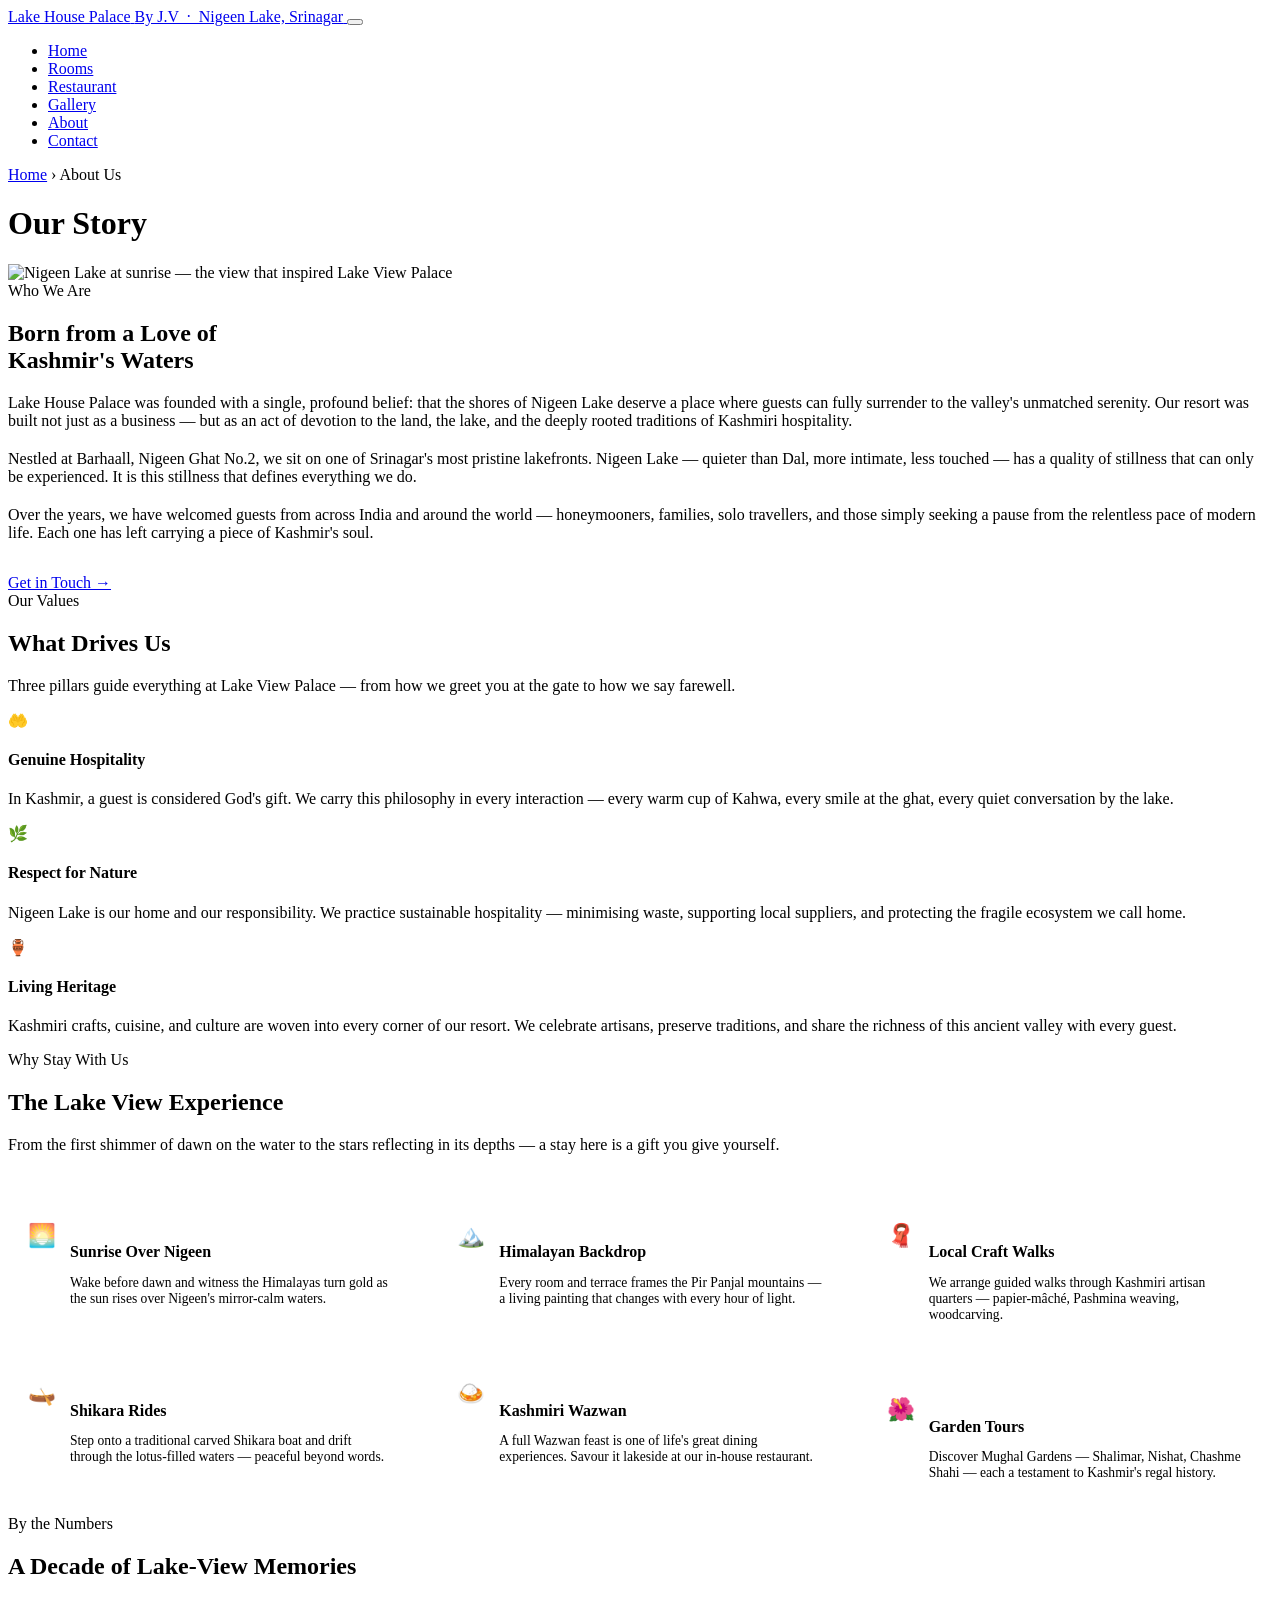
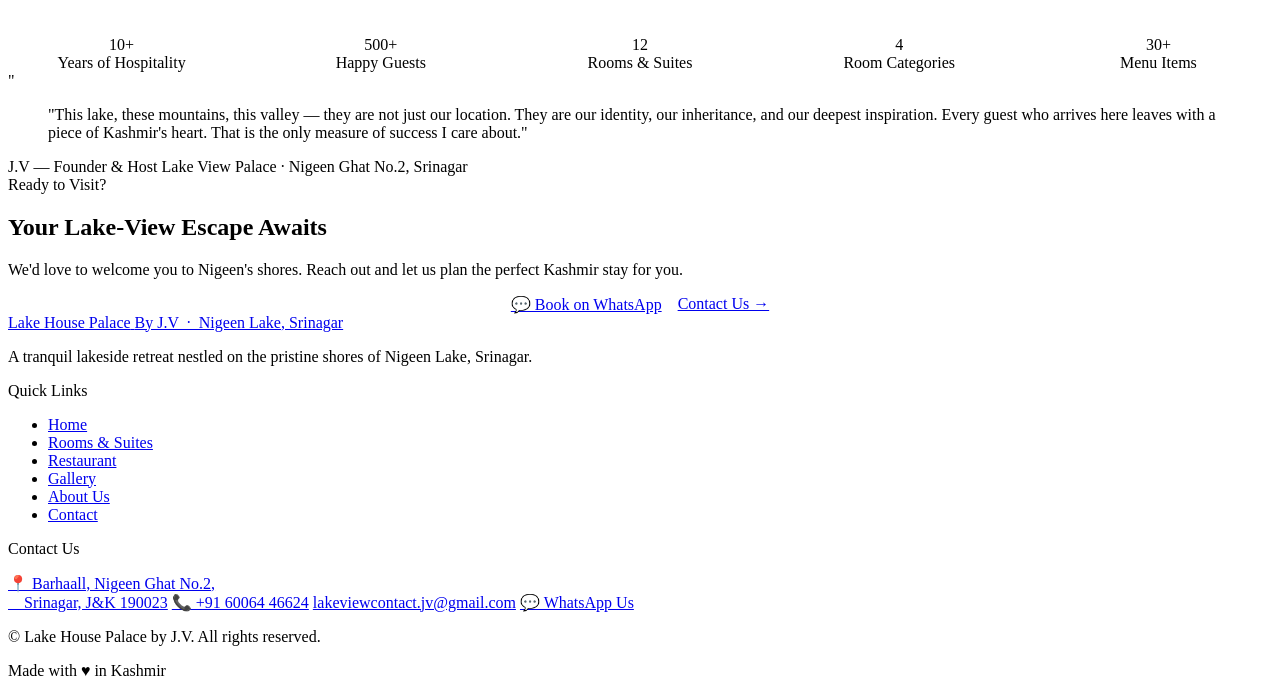
==== about.html @ 2735e9d0 "Add files via upload" ====
<!DOCTYPE html>
<html lang="en">
<head>
  <meta charset="UTF-8" />
  <meta name="viewport" content="width=device-width, initial-scale=1.0" />
  <title>About Us — Lake House Palace by J.V, Srinagar</title>
  <meta name="description" content="Learn the story of Lake View Resort by J.V — a family-run lakeside sanctuary on the shores of Nigeen Lake, Srinagar, built on love for Kashmir." />
  <meta name="keywords" content="About Lake View Resort, Kashmir hotel story, family resort Srinagar, Nigeen Lake retreat history, J.V resort Kashmir" />
  <link rel="canonical" href="about.html" />
  <link rel="stylesheet" href="css/style.css" />
  
   <!-- Open Graph / Facebook / WhatsApp -->
  <meta property="og:type" content="website" />
  <meta property="og:url" content="https://lakehousepalace.in/" />
  <meta property="og:title" content="Lake House Palace by J.V — Luxury Hotel on Nigeen Lake, Srinagar" />
  <meta property="og:description" content="Experience peace by the lake. Premium accommodation on Nigeen Lake, Srinagar with stunning mountain views." />
  <meta property="og:image" content="https://lakehousepalace.in/images/og-img.jpg" />
  
  <!-- Twitter -->
  <meta property="twitter:card" content="summary_large_image">
  <meta property="twitter:url" content="https://lakehousepalace.in/">
  <meta property="twitter:title" content="Lake House Palace by J.V">
  <meta property="twitter:description" content="Experience peace by the lake. Premium accommodation on Nigeen Lake, Srinagar.">
  <meta property="twitter:image" content="https://lakehousepalace.in/images/og-img.jpg">

  <link rel="icon" type="image/png" sizes="32x32" href="/favicon.png">
  <link rel="icon" type="image/png" sizes="16x16" href="/favicon.png">
  <link rel="apple-touch-icon" href="/favicon.png">
  <link rel="shortcut icon" href="/favicon.png">

</head>
<body>

<!-- ═══ NAVBAR ═══════════════════════════════════ -->
<nav class="navbar scrolled" aria-label="Main navigation">
  <div class="container">
    <a href="index.html" class="nav-logo">
      <span class="logo-main">Lake House Palace</span>
      <span class="logo-sub">By J.V &nbsp;·&nbsp; Nigeen Lake, Srinagar</span>
    </a>
    <button class="hamburger" aria-label="Toggle menu" aria-expanded="false">
      <span></span><span></span><span></span>
    </button>
    <ul class="nav-links" role="list">
      <li><a href="index.html">Home</a></li>
      <li><a href="rooms.html">Rooms</a></li>
      <li><a href="menu.html">Restaurant</a></li>
      <li><a href="gallery.html">Gallery</a></li>
      <li><a href="about.html" class="active">About</a></li>
      <li><a href="contact.html">Contact</a></li>
    </ul>
  </div>
</nav>

<!-- ═══ PAGE HERO ═════════════════════════════════ -->
<header class="page-hero" aria-label="About us header">
  <div class="container">
    <nav class="breadcrumb" aria-label="Breadcrumb">
      <a href="index.html">Home</a>
      <span aria-hidden="true">›</span>
      <span aria-current="page">About Us</span>
    </nav>
    <h1>Our Story</h1>
  </div>
</header>

<!-- ═══ ABOUT INTRO ════════════════════════════════ -->
<section class="about-intro section" aria-labelledby="about-heading">
  <div class="container">
    <div class="about-grid">

      <div class="about-image reveal">
        <img src="images/hero.jpg" alt="Nigeen Lake at sunrise — the view that inspired Lake View Palace" loading="lazy" />
      </div>

      <div>
        <span class="section-label reveal">Who We Are</span>
        <h2 class="section-title reveal" id="about-heading">Born from a Love of<br>Kashmir's Waters</h2>
        <p class="reveal" style="margin-bottom:20px;">
          Lake House Palace was founded with a single, profound belief: that the shores of Nigeen Lake deserve a place where guests can fully surrender to the valley's unmatched serenity. Our resort was built not just as a business — but as an act of devotion to the land, the lake, and the deeply rooted traditions of Kashmiri hospitality.
        </p>
        <p class="reveal" style="margin-bottom:20px;">
          Nestled at Barhaall, Nigeen Ghat No.2, we sit on one of Srinagar's most pristine lakefronts. Nigeen Lake — quieter than Dal, more intimate, less touched — has a quality of stillness that can only be experienced. It is this stillness that defines everything we do.
        </p>
        <p class="reveal" style="margin-bottom:32px;">
          Over the years, we have welcomed guests from across India and around the world — honeymooners, families, solo travellers, and those simply seeking a pause from the relentless pace of modern life. Each one has left carrying a piece of Kashmir's soul.
        </p>
        <a href="contact.html" class="btn btn-primary reveal">Get in Touch →</a>
      </div>

    </div>
  </div>
</section>

<!-- ═══ MISSION ════════════════════════════════════ -->
<section class="mission-section section" aria-labelledby="mission-heading">
  <div class="container">
    <div class="text-center">
      <span class="section-label reveal">Our Values</span>
      <h2 class="section-title reveal" id="mission-heading">What Drives Us</h2>
      <p class="section-subtitle reveal">Three pillars guide everything at Lake View Palace — from how we greet you at the gate to how we say farewell.</p>
    </div>

    <div class="mission-grid">
      <div class="mission-card reveal">
        <div class="mission-icon">🤲</div>
        <h4>Genuine Hospitality</h4>
        <p>In Kashmir, a guest is considered God's gift. We carry this philosophy in every interaction — every warm cup of Kahwa, every smile at the ghat, every quiet conversation by the lake.</p>
      </div>
      <div class="mission-card reveal">
        <div class="mission-icon">🌿</div>
        <h4>Respect for Nature</h4>
        <p>Nigeen Lake is our home and our responsibility. We practice sustainable hospitality — minimising waste, supporting local suppliers, and protecting the fragile ecosystem we call home.</p>
      </div>
      <div class="mission-card reveal">
        <div class="mission-icon">🏺</div>
        <h4>Living Heritage</h4>
        <p>Kashmiri crafts, cuisine, and culture are woven into every corner of our resort. We celebrate artisans, preserve traditions, and share the richness of this ancient valley with every guest.</p>
      </div>
    </div>
  </div>
</section>

<!-- ═══ WHY CHOOSE ══════════════════════════════════ -->
<section class="section" style="background:var(--shore);" aria-labelledby="why2-heading">
  <div class="container">
    <div class="text-center">
      <span class="section-label reveal">Why Stay With Us</span>
      <h2 class="section-title reveal" id="why2-heading">The Lake View Experience</h2>
      <p class="section-subtitle reveal">From the first shimmer of dawn on the water to the stars reflecting in its depths — a stay here is a gift you give yourself.</p>
    </div>

    <div style="display:grid;grid-template-columns:repeat(auto-fit,minmax(260px,1fr));gap:24px;margin-top:48px;">
      <div class="reveal" style="display:flex;flex-direction:column;gap:20px;">
        <div style="display:flex;gap:14px;align-items:flex-start;padding:20px;background:var(--white);border-radius:var(--radius);box-shadow:var(--shadow-sm);">
          <span style="font-size:1.4rem;flex-shrink:0;">🌅</span>
          <div>
            <h4 style="color:var(--deep-water);margin-bottom:6px;">Sunrise Over Nigeen</h4>
            <p style="font-size:.85rem;">Wake before dawn and witness the Himalayas turn gold as the sun rises over Nigeen's mirror-calm waters.</p>
          </div>
        </div>
        <div style="display:flex;gap:14px;align-items:flex-start;padding:20px;background:var(--white);border-radius:var(--radius);box-shadow:var(--shadow-sm);">
          <span style="font-size:1.4rem;flex-shrink:0;">🛶</span>
          <div>
            <h4 style="color:var(--deep-water);margin-bottom:6px;">Shikara Rides</h4>
            <p style="font-size:.85rem;">Step onto a traditional carved Shikara boat and drift through the lotus-filled waters — peaceful beyond words.</p>
          </div>
        </div>
      </div>

      <div class="reveal" style="display:flex;flex-direction:column;gap:20px;">
        <div style="display:flex;gap:14px;align-items:flex-start;padding:20px;background:var(--white);border-radius:var(--radius);box-shadow:var(--shadow-sm);">
          <span style="font-size:1.4rem;flex-shrink:0;">🏔️</span>
          <div>
            <h4 style="color:var(--deep-water);margin-bottom:6px;">Himalayan Backdrop</h4>
            <p style="font-size:.85rem;">Every room and terrace frames the Pir Panjal mountains — a living painting that changes with every hour of light.</p>
          </div>
        </div>
        <div style="display:flex;gap:14px;align-items:flex-start;padding:20px;background:var(--white);border-radius:var(--radius);box-shadow:var(--shadow-sm);">
          <span style="font-size:1.4rem;flex-shrink:0;">🍛</span>
          <div>
            <h4 style="color:var(--deep-water);margin-bottom:6px;">Kashmiri Wazwan</h4>
            <p style="font-size:.85rem;">A full Wazwan feast is one of life's great dining experiences. Savour it lakeside at our in-house restaurant.</p>
          </div>
        </div>
      </div>

      <div class="reveal" style="display:flex;flex-direction:column;gap:20px;">
        <div style="display:flex;gap:14px;align-items:flex-start;padding:20px;background:var(--white);border-radius:var(--radius);box-shadow:var(--shadow-sm);">
          <span style="font-size:1.4rem;flex-shrink:0;">🧣</span>
          <div>
            <h4 style="color:var(--deep-water);margin-bottom:6px;">Local Craft Walks</h4>
            <p style="font-size:.85rem;">We arrange guided walks through Kashmiri artisan quarters — papier-mâché, Pashmina weaving, woodcarving.</p>
          </div>
        </div>
        <div style="display:flex;gap:14px;align-items:flex-start;padding:20px;background:var(--white);border-radius:var(--radius);box-shadow:var(--shadow-sm);">
          <span style="font-size:1.4rem;flex-shrink:0;">🌺</span>
          <div>
            <h4 style="color:var(--deep-water);margin-bottom:6px;">Garden Tours</h4>
            <p style="font-size:.85rem;">Discover Mughal Gardens — Shalimar, Nishat, Chashme Shahi — each a testament to Kashmir's regal history.</p>
          </div>
        </div>
      </div>
    </div>
  </div>
</section>

<!-- ═══ TEAM / QUICK FACTS ════════════════════════ -->
<section class="section" style="background:var(--white);" aria-labelledby="facts-heading">
  <div class="container">
    <div class="text-center">
      <span class="section-label reveal">By the Numbers</span>
      <h2 class="section-title reveal" id="facts-heading">A Decade of Lake-View Memories</h2>
    </div>

    <div style="display:grid;grid-template-columns:repeat(auto-fit,minmax(180px,1fr));gap:32px;margin-top:56px;text-align:center;">
      <div class="reveal">
        <div class="stat-num" data-target="10" data-suffix="+">10+</div>
        <div class="stat-label">Years of Hospitality</div>
      </div>
      <div class="reveal">
        <div class="stat-num" data-target="500" data-suffix="+">500+</div>
        <div class="stat-label">Happy Guests</div>
      </div>
      <div class="reveal">
        <div class="stat-num" data-target="12" data-suffix="">12</div>
        <div class="stat-label">Rooms & Suites</div>
      </div>
      <div class="reveal">
        <div class="stat-num" data-target="4" data-suffix="">4</div>
        <div class="stat-label">Room Categories</div>
      </div>
      <div class="reveal">
        <div class="stat-num" data-target="30" data-suffix="+">30+</div>
        <div class="stat-label">Menu Items</div>
      </div>
    </div>
  </div>
</section>

<!-- ═══ OWNER MESSAGE ══════════════════════════════ -->
<section class="owner-section section" aria-label="Message from the owner">
  <div class="container">
    <div class="owner-inner">
      <div class="owner-quote-mark" aria-hidden="true">"</div>
      <blockquote>
        <p class="owner-quote">
          "This lake, these mountains, this valley — they are not just our location. They are our identity, our inheritance, and our deepest inspiration. Every guest who arrives here leaves with a piece of Kashmir's heart. That is the only measure of success I care about."
        </p>
      </blockquote>
      <div class="owner-sig">
        <span class="owner-name">J.V — Founder & Host</span>
        <span class="owner-title">Lake View Palace · Nigeen Ghat No.2, Srinagar</span>
      </div>
    </div>
  </div>
</section>

<!-- ═══ CTA ════════════════════════════════════════ -->
<section class="section" style="background:var(--shore);" aria-label="Call to action">
  <div class="container text-center">
    <span class="section-label reveal">Ready to Visit?</span>
    <h2 class="section-title reveal">Your Lake-View Escape Awaits</h2>
    <p class="section-subtitle reveal">We'd love to welcome you to Nigeen's shores. Reach out and let us plan the perfect Kashmir stay for you.</p>
    <div style="display:flex;gap:16px;justify-content:center;flex-wrap:wrap;" class="reveal">
      <a href="https://wa.me/916006446624?text=Hello%21%20I%27d%20like%20to%20book%20a%20stay%20at%20Lake%20House%20Palace." class="btn btn-wa" target="_blank" rel="noopener">💬 Book on WhatsApp</a>
      <a href="contact.html" class="btn btn-outline">Contact Us →</a>
    </div>
  </div>
</section>

<!-- ═══ FOOTER ════════════════════════════════════ -->
<footer class="footer" role="contentinfo">
  <div class="container">
    <div class="footer-grid">
      <div class="footer-brand">
        <a href="index.html" class="nav-logo">
          <span class="logo-main">Lake House Palace</span>
          <span class="logo-sub">By J.V &nbsp;·&nbsp; Nigeen Lake, Srinagar</span>
        </a>
        <p>A tranquil lakeside retreat nestled on the pristine shores of Nigeen Lake, Srinagar.</p>
      </div>
      <div>
        <p class="footer-title">Quick Links</p>
        <ul class="footer-links" role="list">
          <li><a href="index.html">Home</a></li>
          <li><a href="rooms.html">Rooms & Suites</a></li>
          <li><a href="menu.html">Restaurant</a></li>
          <li><a href="gallery.html">Gallery</a></li>
          <li><a href="about.html">About Us</a></li>
          <li><a href="contact.html">Contact</a></li>
        </ul>
      </div>
      <div>
        <p class="footer-title">Contact Us</p>
        <div class="footer-contact">
          <a href="https://maps.app.goo.gl/zUoeW21KdYyyNMRp8" target="_blank" rel="noopener">📍 Barhaall, Nigeen Ghat No.2,<br>&nbsp;&nbsp;&nbsp;&nbsp;Srinagar, J&K 190023</a>
          <a href="tel:+916006446624">📞 +91 60064 46624</a>
          <a href="mailto:lakeviewcontact.jv@gmail.com">lakeviewcontact.jv@gmail.com</a>
          <a href="https://wa.me/916006446624" target="_blank" rel="noopener">💬 WhatsApp Us</a>
        </div>
      </div>
    </div>
    <div class="footer-bottom">
      <p>© <span id="year"></span> Lake House Palace by J.V. All rights reserved.</p>
      <p>Made with ♥ in Kashmir</p>
    </div>
  </div>
</footer>

<script src="js/script.js"></script>
</body>
</html>
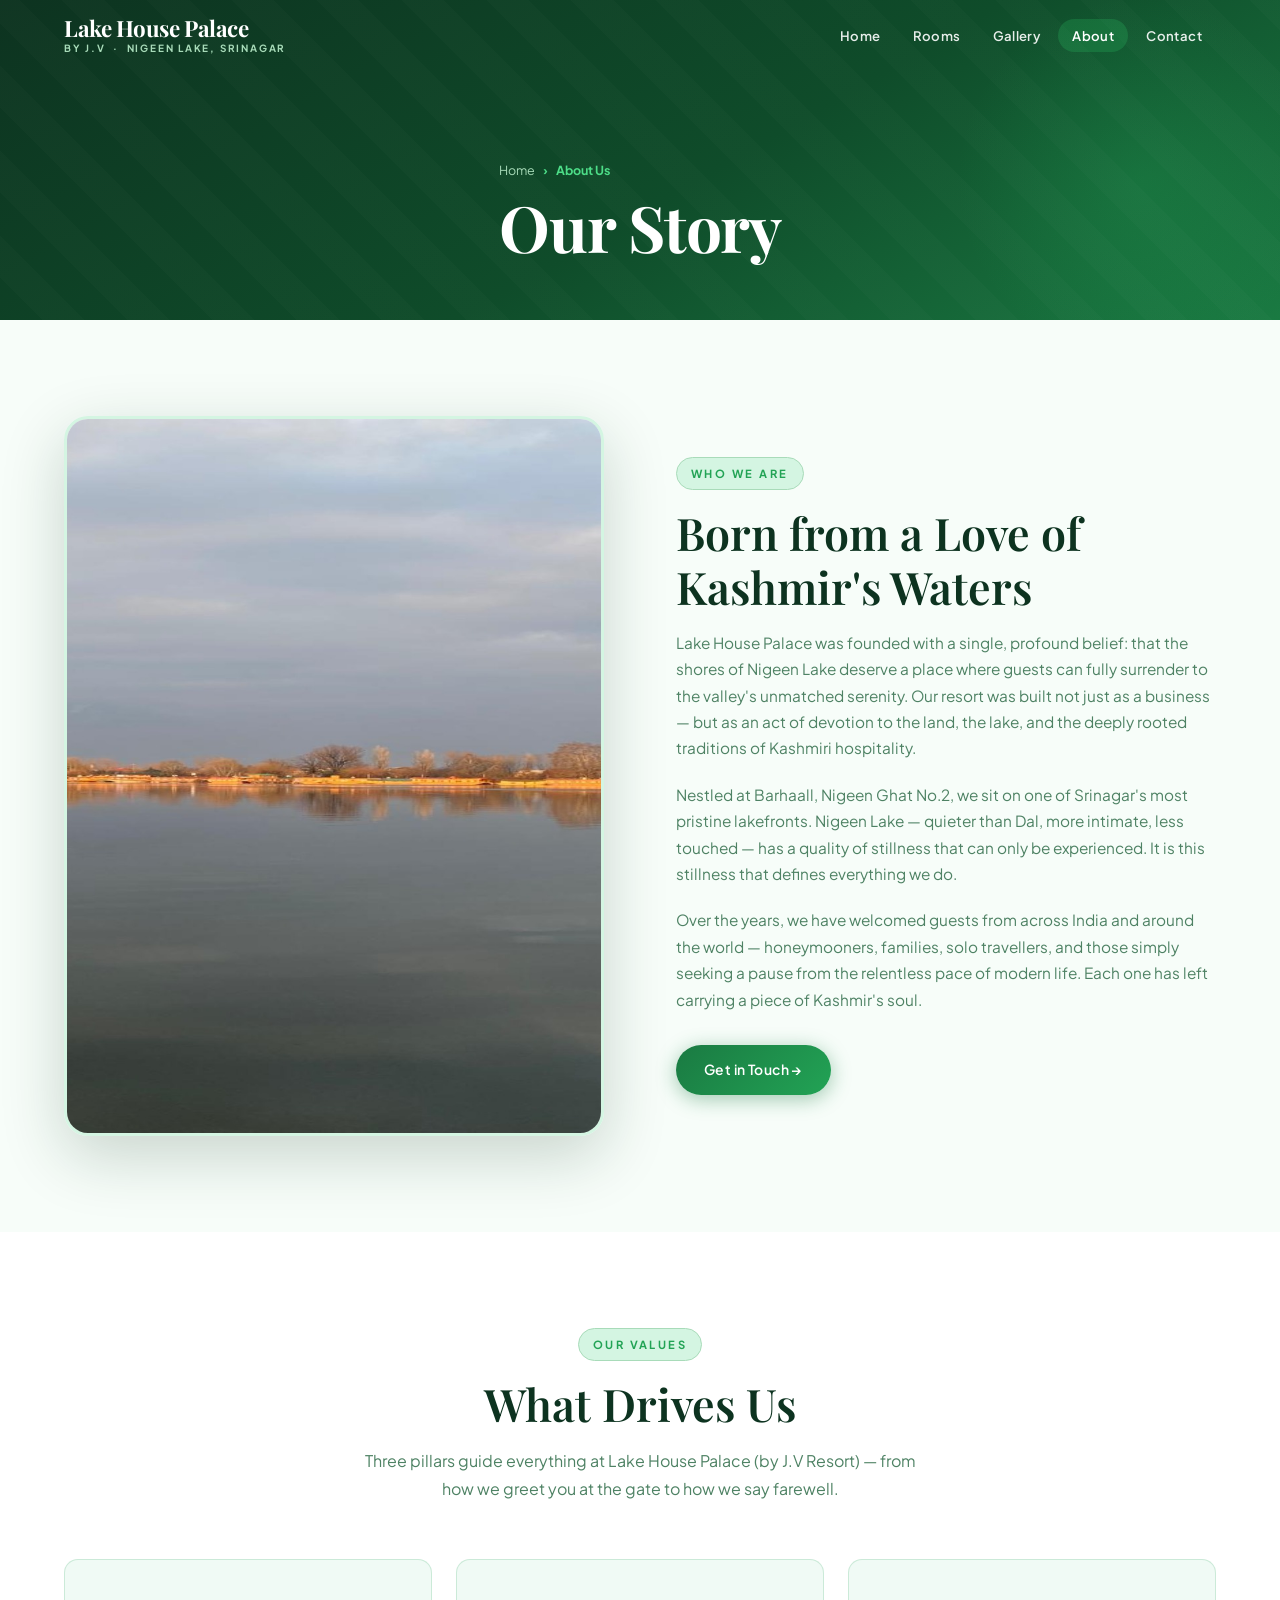
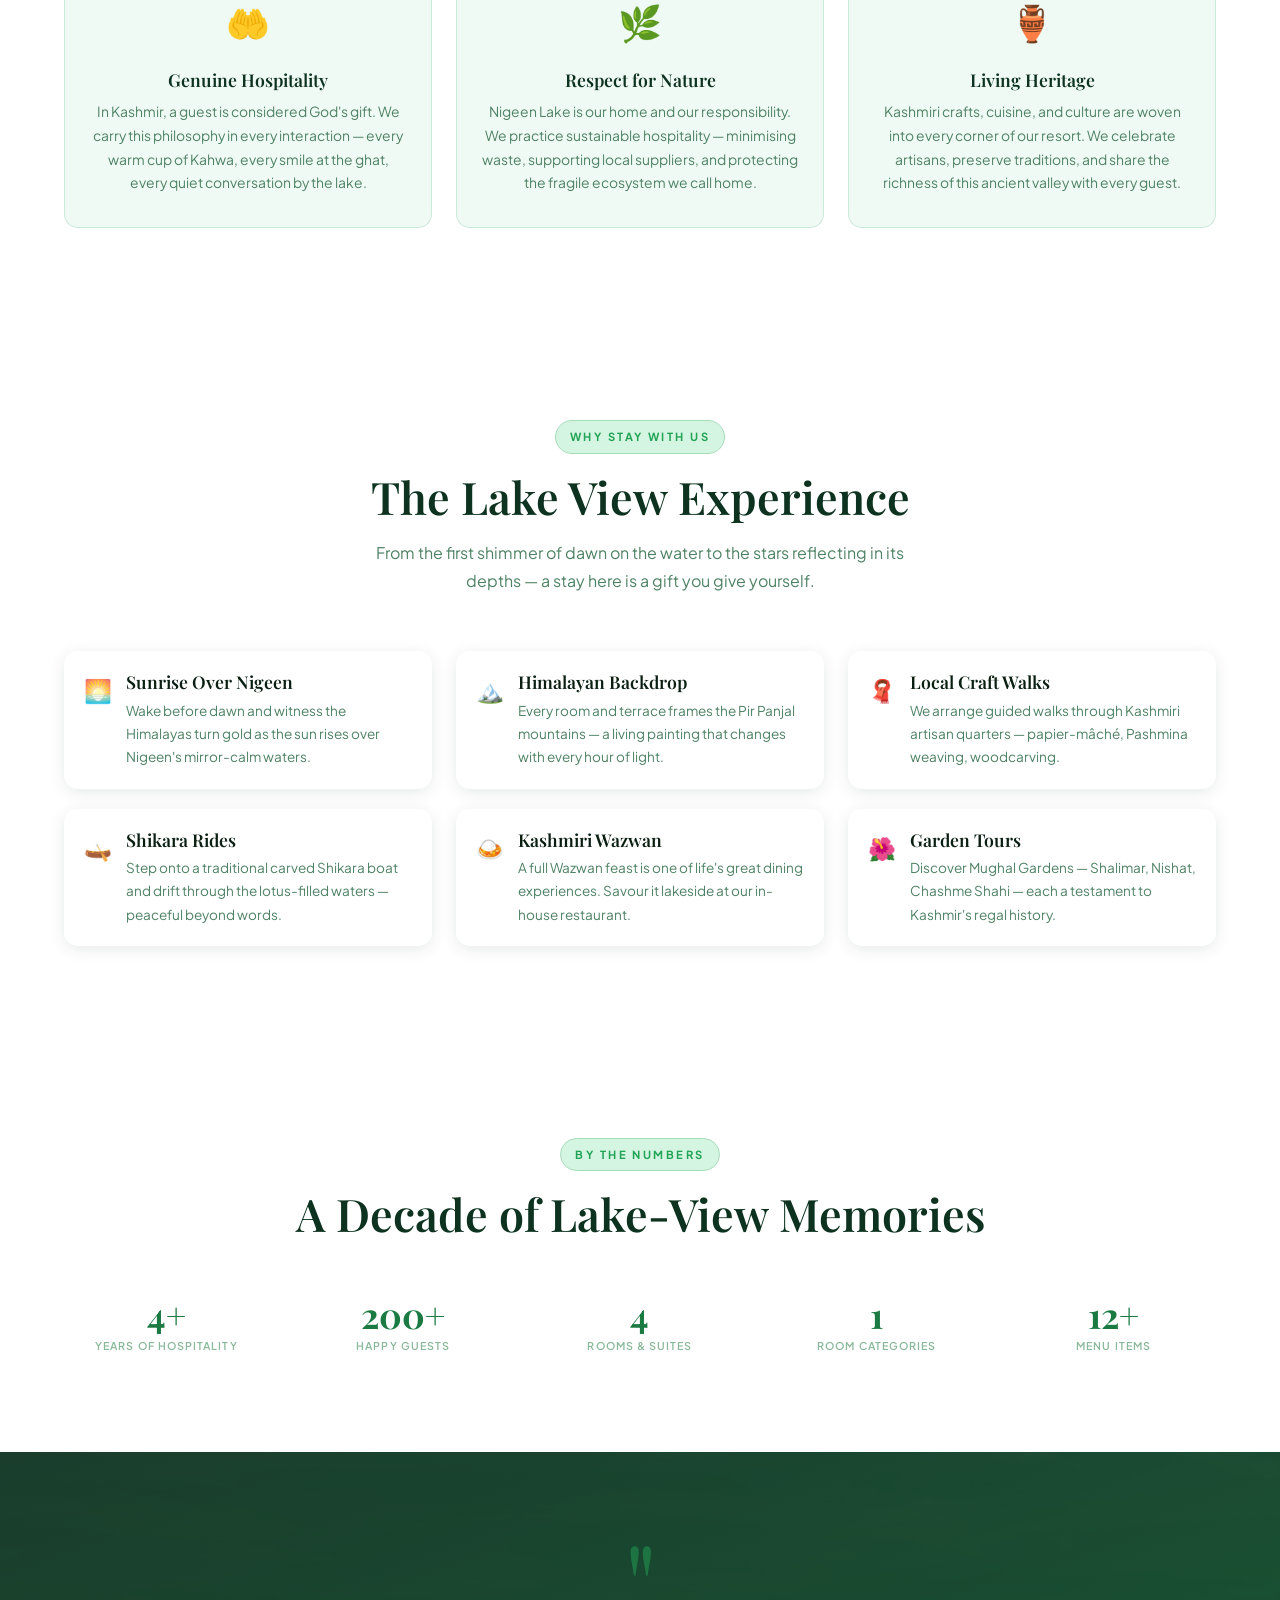
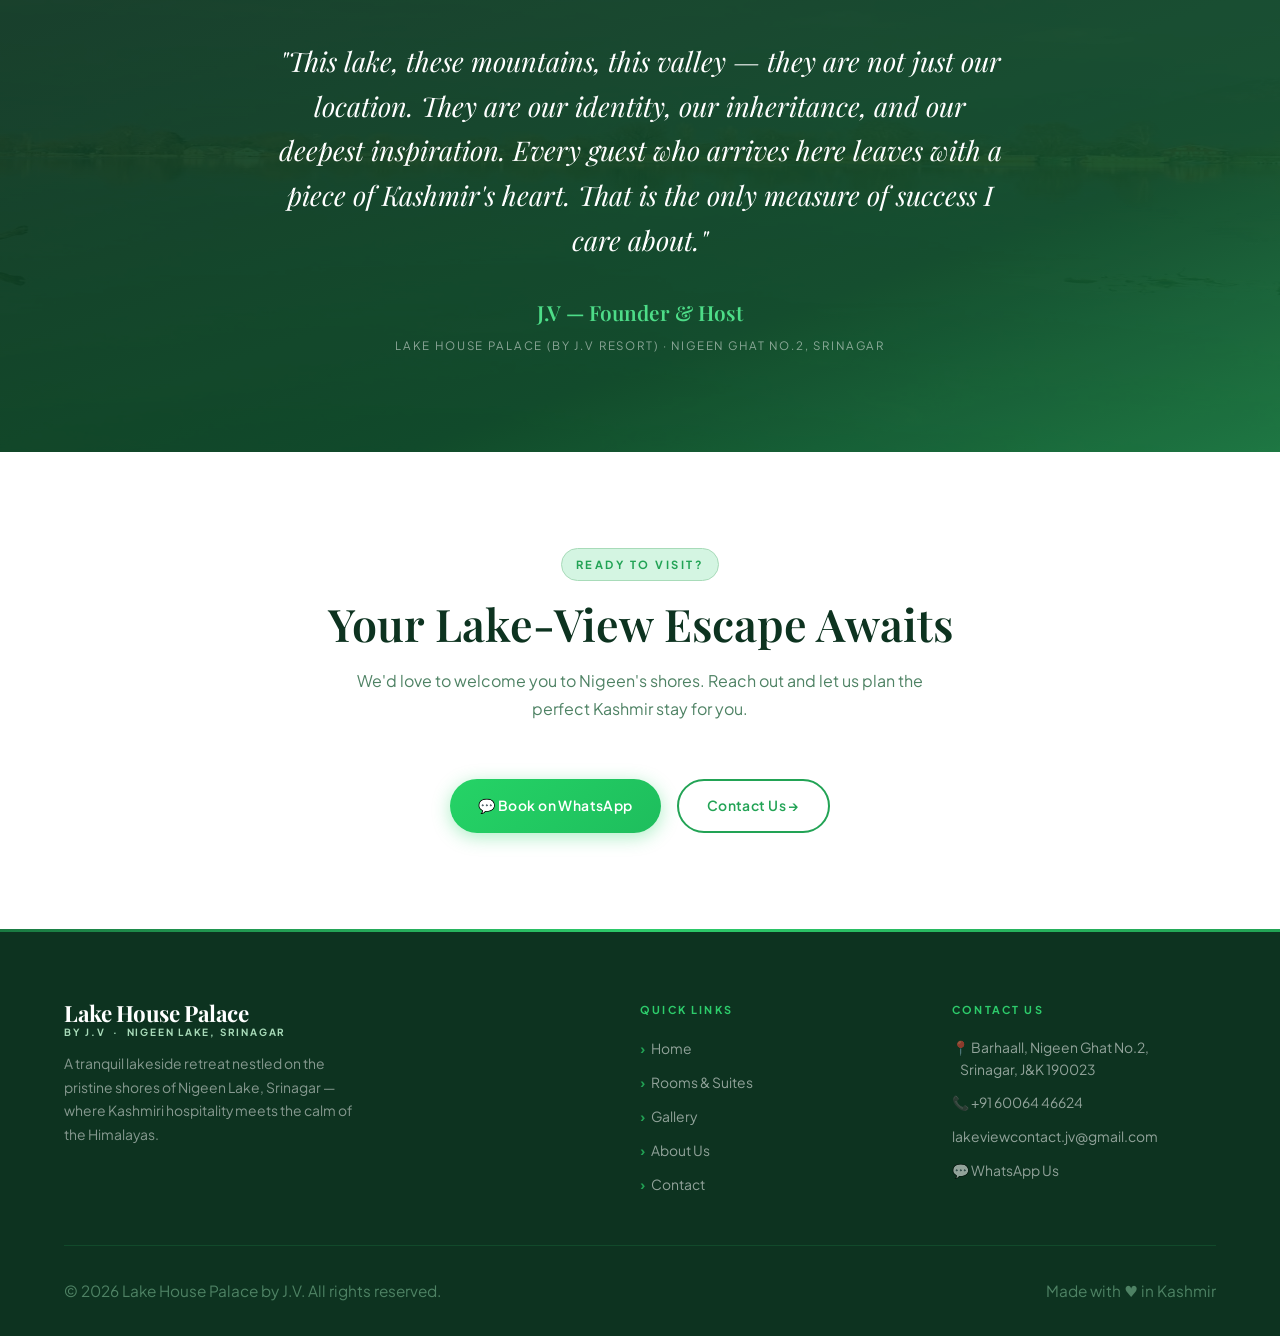
==== commit 5be5e1b5: "Add files via upload" ====
--- a/about.html
+++ b/about.html
@@ -4,8 +4,8 @@
   <meta charset="UTF-8" />
   <meta name="viewport" content="width=device-width, initial-scale=1.0" />
   <title>About Us — Lake House Palace by J.V, Srinagar</title>
-  <meta name="description" content="Learn the story of Lake View Resort by J.V — a family-run lakeside sanctuary on the shores of Nigeen Lake, Srinagar, built on love for Kashmir." />
-  <meta name="keywords" content="About Lake View Resort, Kashmir hotel story, family resort Srinagar, Nigeen Lake retreat history, J.V resort Kashmir" />
+  <meta name="description" content="Learn the story of Lake House Palace (by J.V Resort) — a family-run lakeside sanctuary on the shores of Nigeen Lake, Srinagar, built on love for Kashmir." />
+  <meta name="keywords" content="About Lake House Palace (by J.V Resort), Kashmir hotel story, family resort Srinagar, Nigeen Lake retreat history, J.V resort Kashmir" />
   <link rel="canonical" href="about.html" />
   <link rel="stylesheet" href="css/style.css" />
   
@@ -44,7 +44,6 @@
     <ul class="nav-links" role="list">
       <li><a href="index.html">Home</a></li>
       <li><a href="rooms.html">Rooms</a></li>
-      <li><a href="menu.html">Restaurant</a></li>
       <li><a href="gallery.html">Gallery</a></li>
       <li><a href="about.html" class="active">About</a></li>
       <li><a href="contact.html">Contact</a></li>
@@ -70,7 +69,7 @@
     <div class="about-grid">
 
       <div class="about-image reveal">
-        <img src="images/hero.jpg" alt="Nigeen Lake at sunrise — the view that inspired Lake View Palace" loading="lazy" />
+        <img src="images/hero.jpg" alt="Nigeen Lake at sunrise — the view that inspired Lake House Palace (by J.V Resort)" loading="lazy" />
       </div>
 
       <div>
@@ -98,7 +97,7 @@
     <div class="text-center">
       <span class="section-label reveal">Our Values</span>
       <h2 class="section-title reveal" id="mission-heading">What Drives Us</h2>
-      <p class="section-subtitle reveal">Three pillars guide everything at Lake View Palace — from how we greet you at the gate to how we say farewell.</p>
+      <p class="section-subtitle reveal">Three pillars guide everything at Lake House Palace (by J.V Resort) — from how we greet you at the gate to how we say farewell.</p>
     </div>
 
     <div class="mission-grid">
@@ -230,7 +229,7 @@
       </blockquote>
       <div class="owner-sig">
         <span class="owner-name">J.V — Founder & Host</span>
-        <span class="owner-title">Lake View Palace · Nigeen Ghat No.2, Srinagar</span>
+        <span class="owner-title">Lake House Palace (by J.V Resort) · Nigeen Ghat No.2, Srinagar</span>
       </div>
     </div>
   </div>
@@ -253,34 +252,40 @@
 <footer class="footer" role="contentinfo">
   <div class="container">
     <div class="footer-grid">
+
       <div class="footer-brand">
         <a href="index.html" class="nav-logo">
           <span class="logo-main">Lake House Palace</span>
           <span class="logo-sub">By J.V &nbsp;·&nbsp; Nigeen Lake, Srinagar</span>
         </a>
-        <p>A tranquil lakeside retreat nestled on the pristine shores of Nigeen Lake, Srinagar.</p>
-      </div>
+        <p>A tranquil lakeside retreat nestled on the pristine shores of Nigeen Lake, Srinagar — where Kashmiri hospitality meets the calm of the Himalayas.</p>
+      </div>
+
       <div>
         <p class="footer-title">Quick Links</p>
         <ul class="footer-links" role="list">
           <li><a href="index.html">Home</a></li>
           <li><a href="rooms.html">Rooms & Suites</a></li>
-          <li><a href="menu.html">Restaurant</a></li>
           <li><a href="gallery.html">Gallery</a></li>
           <li><a href="about.html">About Us</a></li>
           <li><a href="contact.html">Contact</a></li>
         </ul>
       </div>
+
       <div>
         <p class="footer-title">Contact Us</p>
         <div class="footer-contact">
-          <a href="https://maps.app.goo.gl/zUoeW21KdYyyNMRp8" target="_blank" rel="noopener">📍 Barhaall, Nigeen Ghat No.2,<br>&nbsp;&nbsp;&nbsp;&nbsp;Srinagar, J&K 190023</a>
+          <a href="https://maps.app.goo.gl/zUoeW21KdYyyNMRp8" target="_blank" rel="noopener">
+            📍 Barhaall, Nigeen Ghat No.2,<br>&nbsp;&nbsp;&nbsp;&nbsp;Srinagar, J&K 190023
+          </a>
           <a href="tel:+916006446624">📞 +91 60064 46624</a>
-          <a href="mailto:lakeviewcontact.jv@gmail.com">lakeviewcontact.jv@gmail.com</a>
+         <a href="mailto:lakeviewcontact.jv@gmail.com">lakeviewcontact.jv@gmail.com</a>
           <a href="https://wa.me/916006446624" target="_blank" rel="noopener">💬 WhatsApp Us</a>
         </div>
       </div>
-    </div>
+
+    </div>
+
     <div class="footer-bottom">
       <p>© <span id="year"></span> Lake House Palace by J.V. All rights reserved.</p>
       <p>Made with ♥ in Kashmir</p>
@@ -290,4 +295,4 @@
 
 <script src="js/script.js"></script>
 </body>
-</html>
+</html>
--- a/css/style.css
+++ b/css/style.css
@@ -0,0 +1,1471 @@
+/* ===================================================
+   Lake View Resort by J.V — GREEN EDITION CSS
+   Design: Bold, vibrant, high-visibility green theme
+   Premium UI/UX — crisp, modern, resort-luxury feel
+   =================================================== */
+
+@import url('https://fonts.googleapis.com/css2?family=Playfair+Display:ital,wght@0,400;0,600;0,700;1,400;1,600&family=Plus+Jakarta+Sans:wght@300;400;500;600;700&display=swap');
+
+/* ─── CSS Variables ─────────────────────────────── */
+:root {
+  /* Green Palette */
+  --forest:       #0d3320;
+  --pine:         #0f4c2a;
+  --emerald:      #1a7a42;
+  --jade:         #22a355;
+  --mint:         #2dcc6b;
+  --lime-glow:    #4ddd88;
+  --sage:         #a8dbb9;
+  --pale-mint:    #d4f5e2;
+  --frost:        #edfaf3;
+
+  /* Accent */
+  --gold:         #f0b429;
+  --gold-dark:    #d4960e;
+
+  /* Text */
+  --text-dark:    #0a1f12;
+  --text-mid:     #2d5a3d;
+  --text-soft:    #4e8264;
+  --text-muted:   #89b89a;
+
+  /* Neutral */
+  --white:        #ffffff;
+  --off-white:    #f7fdf9;
+  --light-bg:     #f0faf5;
+  --border:       rgba(34,163,85,.18);
+
+  /* Shadows */
+  --shadow-xs:    0 1px 6px rgba(13,51,32,.07);
+  --shadow-sm:    0 3px 16px rgba(13,51,32,.10);
+  --shadow-md:    0 8px 36px rgba(13,51,32,.14);
+  --shadow-lg:    0 20px 64px rgba(13,51,32,.20);
+
+  /* Structure */
+  --nav-h:        70px;
+  --radius-sm:    8px;
+  --radius:       14px;
+  --radius-lg:    24px;
+  --transition:   0.3s cubic-bezier(.4,0,.2,1);
+  --transition-s: 0.5s cubic-bezier(.4,0,.2,1);
+
+  /* Typography */
+  --font-serif:   'Playfair Display', Georgia, serif;
+  --font-sans:    'Plus Jakarta Sans', system-ui, sans-serif;
+}
+
+/* ─── Reset ─────────────────────────────────────── */
+*, *::before, *::after { box-sizing: border-box; margin: 0; padding: 0; }
+
+html { scroll-behavior: smooth; font-size: 16px; }
+
+body {
+  font-family: var(--font-sans);
+  color: var(--text-dark);
+  background: var(--white);
+  line-height: 1.72;
+  overflow-x: hidden;
+}
+
+img { max-width: 100%; height: auto; display: block; }
+a   { color: inherit; text-decoration: none; }
+ul  { list-style: none; }
+button { cursor: pointer; border: none; background: none; font: inherit; }
+
+/* Scrollbar */
+::-webkit-scrollbar { width: 8px; }
+::-webkit-scrollbar-track { background: var(--frost); }
+::-webkit-scrollbar-thumb { background: var(--jade); border-radius: 4px; }
+::-webkit-scrollbar-thumb:hover { background: var(--emerald); }
+
+/* Selection */
+::selection { background: var(--mint); color: var(--forest); }
+
+/* ─── Typography ─────────────────────────────────── */
+h1, h2, h3, h4 {
+  font-family: var(--font-serif);
+  line-height: 1.2;
+  color: var(--forest);
+}
+h1 { font-size: clamp(2.4rem, 5vw, 4.4rem); font-weight: 700; letter-spacing: -.02em; }
+h2 { font-size: clamp(1.9rem, 3.5vw, 3.2rem); font-weight: 600; }
+h3 { font-size: clamp(1.3rem, 2.5vw, 1.9rem); font-weight: 600; }
+h4 { font-size: 1.1rem; font-weight: 600; }
+p  { color: var(--text-soft); font-weight: 400; font-size: .96rem; }
+
+/* ─── Layout ─────────────────────────────────────── */
+.container { max-width: 1200px; margin: 0 auto; padding: 0 24px; }
+.section { padding: 96px 0; }
+.text-center { text-align: center; }
+.text-center .section-subtitle { margin-left: auto; margin-right: auto; }
+
+/* ─── Section Decoration ─────────────────────────── */
+.section-label {
+  display: inline-flex;
+  align-items: center;
+  gap: 8px;
+  font-size: .7rem;
+  font-weight: 700;
+  letter-spacing: .22em;
+  text-transform: uppercase;
+  color: var(--jade);
+  background: var(--pale-mint);
+  padding: 6px 14px;
+  border-radius: 50px;
+  margin-bottom: 16px;
+  border: 1px solid var(--sage);
+}
+
+.section-title { margin-bottom: 16px; }
+
+.section-subtitle {
+  max-width: 580px;
+  color: var(--text-soft);
+  font-size: 1rem;
+  margin-bottom: 56px;
+  font-weight: 400;
+  line-height: 1.75;
+}
+
+/* ─── Buttons ────────────────────────────────────── */
+.btn {
+  display: inline-flex;
+  align-items: center;
+  gap: 8px;
+  padding: 13px 28px;
+  border-radius: 50px;
+  font-family: var(--font-sans);
+  font-size: .87rem;
+  font-weight: 600;
+  letter-spacing: .03em;
+  transition: var(--transition);
+  white-space: nowrap;
+}
+
+.btn-primary {
+  background: linear-gradient(135deg, var(--emerald), var(--jade));
+  color: var(--white);
+  box-shadow: 0 4px 20px rgba(26,122,66,.4);
+}
+.btn-primary:hover {
+  background: linear-gradient(135deg, var(--pine), var(--emerald));
+  transform: translateY(-2px);
+  box-shadow: 0 8px 32px rgba(26,122,66,.5);
+}
+
+.btn-outline {
+  border: 2px solid var(--jade);
+  color: var(--jade);
+  background: transparent;
+  font-weight: 600;
+}
+.btn-outline:hover {
+  background: var(--jade);
+  color: var(--white);
+  transform: translateY(-2px);
+  box-shadow: var(--shadow-md);
+}
+
+.btn-outline-white {
+  border: 2px solid rgba(255,255,255,.7);
+  color: var(--white);
+  background: transparent;
+  font-weight: 600;
+}
+.btn-outline-white:hover {
+  background: rgba(255,255,255,.15);
+  border-color: var(--white);
+  transform: translateY(-2px);
+}
+
+.btn-gold {
+  background: linear-gradient(135deg, var(--gold), var(--gold-dark));
+  color: var(--white);
+  box-shadow: 0 4px 20px rgba(240,180,41,.4);
+  font-weight: 700;
+}
+.btn-gold:hover {
+  transform: translateY(-2px);
+  box-shadow: 0 8px 32px rgba(240,180,41,.55);
+}
+
+.btn-wa {
+  background: linear-gradient(135deg, #25D366, #1ebe5d);
+  color: var(--white);
+  box-shadow: 0 4px 18px rgba(37,211,102,.38);
+  font-weight: 600;
+}
+.btn-wa:hover {
+  background: linear-gradient(135deg, #1ebe5d, #18a850);
+  transform: translateY(-2px);
+  box-shadow: 0 8px 28px rgba(37,211,102,.5);
+}
+
+.btn-call {
+  background: linear-gradient(135deg, var(--forest), var(--pine));
+  color: var(--white);
+  box-shadow: var(--shadow-sm);
+}
+.btn-call:hover {
+  background: linear-gradient(135deg, var(--pine), var(--emerald));
+  transform: translateY(-2px);
+}
+
+/* ─── NAVBAR ─────────────────────────────────────── */
+.navbar {
+  position: fixed;
+  top: 0; left: 0; right: 0;
+  z-index: 900;
+  height: var(--nav-h);
+  display: flex;
+  align-items: center;
+  transition: background var(--transition), box-shadow var(--transition);
+}
+
+.navbar.scrolled {
+  background: rgba(255,255,255,.97);
+  backdrop-filter: blur(16px);
+  box-shadow: 0 2px 24px rgba(13,51,32,.1);
+  border-bottom: 1px solid var(--border);
+}
+
+.navbar .container {
+  display: flex;
+  align-items: center;
+  justify-content: space-between;
+  width: 100%;
+}
+
+.nav-logo { display: flex; flex-direction: column; line-height: 1.1; gap: 2px; }
+
+.nav-logo .logo-main {
+  font-family: var(--font-serif);
+  font-size: 1.4rem;
+  font-weight: 700;
+  color: var(--forest);
+  letter-spacing: -.02em;
+  transition: color var(--transition);
+}
+.navbar:not(.scrolled) .logo-main { color: var(--white); }
+
+.nav-logo .logo-sub {
+  font-size: .62rem;
+  font-weight: 700;
+  letter-spacing: .18em;
+  text-transform: uppercase;
+  color: var(--jade);
+}
+.navbar:not(.scrolled) .logo-sub { color: var(--sage); }
+
+.nav-links {
+  display: flex;
+  align-items: center;
+  gap: 4px;
+}
+
+.nav-links a {
+  font-size: .82rem;
+  font-weight: 600;
+  letter-spacing: .03em;
+  color: var(--text-dark);
+  padding: 8px 14px;
+  border-radius: 50px;
+  transition: var(--transition);
+}
+.navbar:not(.scrolled) .nav-links a { color: rgba(255,255,255,.9); }
+
+.nav-links a:hover, .nav-links a.active {
+  background: var(--pale-mint);
+  color: var(--pine);
+}
+.navbar:not(.scrolled) .nav-links a:hover,
+.navbar:not(.scrolled) .nav-links a.active {
+  background: rgba(45,204,107,.22);
+  color: var(--white);
+}
+
+.hamburger {
+  display: none;
+  flex-direction: column;
+  gap: 5px;
+  padding: 6px;
+  border-radius: 8px;
+  transition: background var(--transition);
+}
+.hamburger:hover { background: var(--pale-mint); }
+.navbar:not(.scrolled) .hamburger:hover { background: rgba(255,255,255,.15); }
+
+.hamburger span {
+  display: block;
+  width: 22px; height: 2.5px;
+  background: var(--forest);
+  border-radius: 2px;
+  transition: var(--transition);
+}
+.navbar:not(.scrolled) .hamburger span { background: var(--white); }
+
+.hamburger.open span:nth-child(1) { transform: rotate(45deg) translate(5.5px, 5.5px); }
+.hamburger.open span:nth-child(2) { opacity: 0; width: 0; }
+.hamburger.open span:nth-child(3) { transform: rotate(-45deg) translate(5.5px, -5.5px); }
+
+/* ─── HERO ───────────────────────────────────────── */
+.hero {
+  position: relative;
+  height: 100vh;
+  min-height: 640px;
+  display: flex;
+  align-items: center;
+  overflow: hidden;
+}
+
+.hero-bg {
+  position: absolute;
+  inset: 0;
+  background-image: url('../images/hero.jpg');
+  background-size: cover;
+  background-position: center;
+  transform: scale(1.05);
+  transition: transform 8s ease;
+}
+
+.hero-bg::after {
+  content: '';
+  position: absolute;
+  inset: 0;
+  background: linear-gradient(
+    150deg,
+    rgba(9,30,18,.88) 0%,
+    rgba(13,51,32,.74) 45%,
+    rgba(26,122,66,.38) 100%
+  );
+}
+
+.hero.loaded .hero-bg { transform: scale(1); }
+
+.hero-content {
+  position: relative;
+  z-index: 2;
+  color: var(--white);
+  max-width: 700px;
+}
+
+.hero-badge {
+  display: inline-flex;
+  align-items: center;
+  gap: 10px;
+  background: rgba(45,204,107,.15);
+  border: 1px solid rgba(45,204,107,.45);
+  backdrop-filter: blur(8px);
+  color: var(--lime-glow);
+  font-size: .72rem;
+  font-weight: 700;
+  letter-spacing: .2em;
+  text-transform: uppercase;
+  padding: 7px 16px;
+  border-radius: 50px;
+  margin-bottom: 24px;
+  opacity: 0;
+  transform: translateY(16px);
+  animation: fadeUp .8s .2s forwards;
+}
+
+.hero-badge-dot {
+  width: 8px; height: 8px;
+  background: var(--mint);
+  border-radius: 50%;
+  box-shadow: 0 0 10px var(--mint);
+  animation: pulseDot 2s infinite;
+}
+
+.hero-title {
+  color: var(--white);
+  font-weight: 700;
+  margin-bottom: 20px;
+  text-shadow: 0 2px 20px rgba(0,0,0,.35);
+  opacity: 0;
+  transform: translateY(24px);
+  animation: fadeUp .9s .4s forwards;
+}
+
+.hero-title .accent { color: var(--lime-glow); font-style: italic; }
+
+.hero-desc {
+  font-size: 1.05rem;
+  color: rgba(255,255,255,.85);
+  margin-bottom: 36px;
+  font-weight: 400;
+  max-width: 520px;
+  line-height: 1.75;
+  opacity: 0;
+  transform: translateY(20px);
+  animation: fadeUp .9s .6s forwards;
+}
+
+.hero-actions {
+  display: flex;
+  gap: 14px;
+  flex-wrap: wrap;
+  opacity: 0;
+  transform: translateY(20px);
+  animation: fadeUp .9s .8s forwards;
+}
+
+/* Hero stats bar */
+.hero-stats {
+  position: absolute;
+  bottom: 0; left: 0; right: 0;
+  z-index: 3;
+  background: rgba(13,51,32,.8);
+  backdrop-filter: blur(14px);
+  border-top: 1px solid rgba(45,204,107,.25);
+  padding: 18px 0;
+  opacity: 0;
+  animation: fadeIn 1s 1s forwards;
+}
+
+.hero-stats .container {
+  display: flex;
+  justify-content: center;
+}
+
+.hero-stat-item {
+  display: flex;
+  flex-direction: column;
+  align-items: center;
+  padding: 0 44px;
+  border-right: 1px solid rgba(45,204,107,.2);
+}
+.hero-stat-item:last-child { border-right: none; }
+
+.hero-stat-num {
+  font-family: var(--font-serif);
+  font-size: 1.9rem;
+  font-weight: 700;
+  color: var(--lime-glow);
+  line-height: 1;
+}
+
+.hero-stat-label {
+  font-size: .65rem;
+  font-weight: 600;
+  letter-spacing: .14em;
+  text-transform: uppercase;
+  color: rgba(255,255,255,.55);
+  margin-top: 4px;
+}
+
+/* Scroll indicator */
+.hero-scroll {
+  position: absolute;
+  bottom: 90px; right: 40px;
+  z-index: 2;
+  display: flex;
+  flex-direction: column;
+  align-items: center;
+  gap: 8px;
+  writing-mode: vertical-rl;
+  color: rgba(255,255,255,.5);
+  font-size: .64rem;
+  letter-spacing: .2em;
+  animation: fadeIn 1s 1.4s both;
+}
+
+.scroll-line {
+  width: 1.5px; height: 48px;
+  background: linear-gradient(to bottom, rgba(45,204,107,.8), transparent);
+  animation: scrollDown 2s infinite;
+}
+
+/* ─── INTRO ──────────────────────────────────────── */
+.intro {
+  background: var(--light-bg);
+  border-bottom: 1px solid var(--border);
+}
+
+.intro-grid {
+  display: grid;
+  grid-template-columns: 1fr 1fr;
+  gap: 72px;
+  align-items: center;
+}
+
+.intro-image {
+  position: relative;
+  border-radius: var(--radius-lg);
+  overflow: hidden;
+  aspect-ratio: 4/3;
+  box-shadow: var(--shadow-lg);
+}
+
+.intro-image img { width: 100%; height: 100%; object-fit: cover; transition: transform .6s ease; }
+.intro-image:hover img { transform: scale(1.04); }
+
+.intro-image::before {
+  content: '';
+  position: absolute;
+  top: 16px; right: 16px;
+  width: 54px; height: 54px;
+  border-top: 3px solid var(--jade);
+  border-right: 3px solid var(--jade);
+  border-radius: 0 var(--radius-sm) 0 0;
+  z-index: 1;
+}
+
+.intro-badge {
+  position: absolute;
+  bottom: 20px; left: 20px;
+  background: rgba(255,255,255,.96);
+  backdrop-filter: blur(10px);
+  padding: 12px 16px;
+  border-radius: var(--radius);
+  box-shadow: var(--shadow-md);
+  border-left: 4px solid var(--jade);
+  display: flex;
+  align-items: center;
+  gap: 10px;
+}
+
+.intro-badge-icon { font-size: 1.4rem; }
+
+.intro-badge span {
+  display: block;
+  font-size: .65rem;
+  font-weight: 700;
+  letter-spacing: .1em;
+  text-transform: uppercase;
+  color: var(--text-soft);
+}
+
+.intro-badge strong {
+  font-family: var(--font-serif);
+  font-size: 1.05rem;
+  color: var(--forest);
+  font-weight: 600;
+}
+
+.intro-stats {
+  display: flex;
+  background: var(--white);
+  border-radius: var(--radius);
+  overflow: hidden;
+  border: 1px solid var(--border);
+  box-shadow: var(--shadow-sm);
+  margin-top: 36px;
+}
+
+.stat { flex: 1; padding: 20px 12px; text-align: center; border-right: 1px solid var(--border); transition: background var(--transition); }
+.stat:last-child { border-right: none; }
+.stat:hover { background: var(--frost); }
+
+.stat-num {
+  font-family: var(--font-serif);
+  font-size: 2.2rem;
+  font-weight: 700;
+  color: var(--emerald);
+  line-height: 1;
+}
+
+.stat-label {
+  font-size: .67rem;
+  font-weight: 600;
+  letter-spacing: .1em;
+  text-transform: uppercase;
+  color: var(--text-muted);
+  margin-top: 5px;
+}
+
+/* ─── ROOM CARDS ─────────────────────────────────── */
+.rooms-section { background: var(--white); }
+
+.rooms-grid {
+  display: grid;
+  grid-template-columns: repeat(auto-fit, minmax(320px, 1fr));
+  gap: 24px;
+}
+
+.room-card {
+  border-radius: var(--radius-lg);
+  overflow: hidden;
+  background: var(--white);
+  box-shadow: var(--shadow-sm);
+  transition: var(--transition-s);
+  border: 1px solid var(--border);
+}
+
+.room-card:hover {
+  transform: translateY(-8px);
+  box-shadow: var(--shadow-lg);
+  border-color: var(--sage);
+}
+
+.room-img {
+  position: relative;
+  overflow: hidden;
+  aspect-ratio: 16/10;
+}
+
+.room-img img {
+  width: 100%; height: 100%;
+  object-fit: cover;
+  transition: transform .6s ease;
+}
+.room-card:hover .room-img img { transform: scale(1.07); }
+
+.room-badge {
+  position: absolute;
+  top: 14px; right: 14px;
+  background: linear-gradient(135deg, var(--emerald), var(--jade));
+  color: var(--white);
+  font-size: .65rem;
+  font-weight: 700;
+  letter-spacing: .1em;
+  text-transform: uppercase;
+  padding: 5px 13px;
+  border-radius: 50px;
+  box-shadow: var(--shadow-sm);
+}
+
+.room-body { padding: 24px; }
+
+.room-name {
+  font-family: var(--font-serif);
+  font-size: 1.5rem;
+  font-weight: 600;
+  color: var(--forest);
+  margin-bottom: 8px;
+}
+
+.room-desc {
+  font-size: .88rem;
+  color: var(--text-soft);
+  margin-bottom: 16px;
+  line-height: 1.7;
+}
+
+.room-amenities { display: flex; flex-wrap: wrap; gap: 6px; margin-bottom: 20px; }
+
+.amenity-tag {
+  font-size: .67rem;
+  font-weight: 600;
+  background: var(--pale-mint);
+  color: var(--pine);
+  padding: 4px 10px;
+  border-radius: 50px;
+  border: 1px solid var(--sage);
+}
+
+.room-footer {
+  display: flex;
+  align-items: center;
+  justify-content: space-between;
+  padding-top: 16px;
+  border-top: 1px solid var(--pale-mint);
+}
+
+.price-num {
+  font-family: var(--font-serif);
+  font-size: 1.7rem;
+  font-weight: 700;
+  color: var(--emerald);
+  line-height: 1;
+}
+
+.price-note {
+  font-size: .67rem;
+  font-weight: 500;
+  color: var(--text-muted);
+  margin-top: 2px;
+}
+
+/* ─── WHY SECTION ────────────────────────────────── */
+.why {
+  background: linear-gradient(160deg, var(--forest) 0%, var(--pine) 60%, #1e6e3a 100%);
+  position: relative;
+  overflow: hidden;
+}
+
+.why::before {
+  content: '';
+  position: absolute;
+  top: -120px; right: -120px;
+  width: 500px; height: 500px;
+  background: radial-gradient(circle, rgba(45,204,107,.12) 0%, transparent 70%);
+  border-radius: 50%;
+}
+
+.why .section-label {
+  background: rgba(45,204,107,.15);
+  border-color: rgba(45,204,107,.35);
+  color: var(--lime-glow);
+}
+.why .section-title { color: var(--white); }
+.why .section-subtitle { color: rgba(255,255,255,.65); }
+
+.why-grid {
+  display: grid;
+  grid-template-columns: repeat(auto-fit, minmax(220px, 1fr));
+  gap: 20px;
+  position: relative;
+  z-index: 2;
+}
+
+.why-card {
+  background: rgba(255,255,255,.07);
+  border: 1px solid rgba(255,255,255,.1);
+  border-radius: var(--radius);
+  padding: 28px 24px;
+  transition: var(--transition-s);
+}
+
+.why-card:hover {
+  background: rgba(255,255,255,.13);
+  border-color: rgba(45,204,107,.4);
+  transform: translateY(-5px);
+}
+
+.why-icon { font-size: 2.2rem; margin-bottom: 14px; display: block; }
+.why-title { font-family: var(--font-serif); font-size: 1.15rem; color: var(--white); margin-bottom: 8px; font-weight: 600; }
+.why-desc { font-size: .84rem; color: rgba(255,255,255,.58); line-height: 1.7; }
+
+/* ─── TESTIMONIALS ───────────────────────────────── */
+.testimonials { background: var(--light-bg); }
+
+.testimonials-grid {
+  display: grid;
+  grid-template-columns: repeat(auto-fit, minmax(300px, 1fr));
+  gap: 24px;
+}
+
+.testi-card {
+  background: var(--white);
+  border-radius: var(--radius);
+  padding: 28px;
+  box-shadow: var(--shadow-sm);
+  border: 1px solid var(--border);
+  transition: var(--transition-s);
+  position: relative;
+  overflow: hidden;
+}
+
+.testi-card::before {
+  content: '';
+  position: absolute;
+  top: 0; left: 0; right: 0;
+  height: 3px;
+  background: linear-gradient(90deg, var(--jade), var(--mint));
+  transform: scaleX(0);
+  transition: transform var(--transition-s);
+  transform-origin: left;
+}
+
+.testi-card:hover { transform: translateY(-5px); box-shadow: var(--shadow-md); }
+.testi-card:hover::before { transform: scaleX(1); }
+
+.stars { color: var(--gold); font-size: .9rem; margin-bottom: 12px; letter-spacing: 2px; }
+
+.testi-quote {
+  font-family: var(--font-serif);
+  font-size: 3.5rem;
+  color: var(--pale-mint);
+  line-height: .7;
+  margin-bottom: 8px;
+  font-weight: 700;
+}
+
+.testi-text {
+  font-size: .9rem;
+  color: var(--text-soft);
+  line-height: 1.75;
+  margin-bottom: 20px;
+  font-style: italic;
+}
+
+.testi-author { display: flex; align-items: center; gap: 12px; }
+
+.testi-avatar {
+  width: 44px; height: 44px;
+  border-radius: 50%;
+  background: linear-gradient(135deg, var(--emerald), var(--jade));
+  display: flex;
+  align-items: center;
+  justify-content: center;
+  font-family: var(--font-serif);
+  font-size: 1.1rem;
+  color: var(--white);
+  font-weight: 700;
+  flex-shrink: 0;
+  box-shadow: 0 3px 12px rgba(26,122,66,.3);
+}
+
+.testi-name { font-weight: 600; font-size: .88rem; color: var(--forest); }
+.testi-place { font-size: .75rem; color: var(--text-muted); }
+
+/* ─── MAP SECTION ────────────────────────────────── */
+.map-section { background: var(--white); }
+
+.map-inner {
+  display: grid;
+  grid-template-columns: 1fr 2fr;
+  gap: 48px;
+  align-items: start;
+}
+
+.contact-list { display: flex; flex-direction: column; gap: 12px; margin-top: 24px; }
+.contact-item { display: flex; gap: 12px; align-items: flex-start; }
+
+.contact-icon {
+  font-size: .95rem;
+  width: 38px; height: 38px;
+  background: var(--pale-mint);
+  border-radius: var(--radius-sm);
+  display: flex;
+  align-items: center;
+  justify-content: center;
+  flex-shrink: 0;
+  border: 1px solid var(--sage);
+}
+
+.contact-text { font-size: .88rem; color: var(--text-soft); line-height: 1.6; }
+.contact-text strong {
+  display: block;
+  color: var(--forest);
+  font-weight: 600;
+  font-size: .75rem;
+  letter-spacing: .09em;
+  text-transform: uppercase;
+  margin-bottom: 2px;
+}
+.contact-text a { color: var(--emerald); font-weight: 500; transition: color var(--transition); }
+.contact-text a:hover { color: var(--pine); }
+
+.map-frame {
+  border-radius: var(--radius-lg);
+  overflow: hidden;
+  box-shadow: var(--shadow-lg);
+  height: 400px;
+  border: 3px solid var(--pale-mint);
+}
+.map-frame iframe { width: 100%; height: 100%; border: none; }
+
+/* ─── FOOTER ─────────────────────────────────────── */
+.footer {
+  background: var(--forest);
+  color: rgba(255,255,255,.7);
+  padding: 72px 0 32px;
+  position: relative;
+  overflow: hidden;
+}
+
+.footer::before {
+  content: '';
+  position: absolute;
+  top: 0; left: 0; right: 0;
+  height: 3px;
+  background: linear-gradient(90deg, var(--emerald), var(--mint), var(--jade));
+}
+
+.footer-grid {
+  display: grid;
+  grid-template-columns: 2fr 1fr 1fr;
+  gap: 48px;
+  padding-bottom: 48px;
+  border-bottom: 1px solid rgba(45,204,107,.15);
+  margin-bottom: 32px;
+}
+
+.footer-brand .logo-main { color: var(--white); }
+.footer-brand .logo-sub { color: var(--sage); }
+.footer-brand p { color: rgba(255,255,255,.5); font-size: .87rem; margin-top: 14px; max-width: 300px; line-height: 1.7; }
+
+.footer-title {
+  font-size: .68rem;
+  font-weight: 700;
+  letter-spacing: .2em;
+  text-transform: uppercase;
+  color: var(--mint);
+  margin-bottom: 18px;
+}
+
+.footer-links { display: flex; flex-direction: column; gap: 10px; }
+.footer-links a {
+  color: rgba(255,255,255,.55);
+  font-size: .87rem;
+  transition: color var(--transition), padding-left var(--transition);
+  display: flex;
+  align-items: center;
+  gap: 6px;
+}
+.footer-links a::before { content: '›'; color: var(--jade); font-weight: 700; }
+.footer-links a:hover { color: var(--sage); padding-left: 4px; }
+
+.footer-contact { display: flex; flex-direction: column; gap: 12px; }
+.footer-contact a {
+  color: rgba(255,255,255,.55);
+  font-size: .87rem;
+  transition: color var(--transition);
+  display: flex; gap: 8px;
+  align-items: flex-start;
+  line-height: 1.55;
+}
+.footer-contact a:hover { color: var(--sage); }
+
+.footer-bottom {
+  display: flex;
+  justify-content: space-between;
+  align-items: center;
+  font-size: .78rem;
+  color: rgba(255,255,255,.3);
+}
+
+/* ─── PAGE HERO ──────────────────────────────────── */
+.page-hero {
+  padding-top: var(--nav-h);
+  height: 320px;
+  display: flex;
+  align-items: flex-end;
+  padding-bottom: 44px;
+  position: relative;
+  background: linear-gradient(150deg, var(--forest) 0%, var(--pine) 55%, var(--emerald) 100%);
+  overflow: hidden;
+}
+
+.page-hero::before {
+  content: '';
+  position: absolute;
+  bottom: -60px; right: -60px;
+  width: 400px; height: 400px;
+  background: radial-gradient(circle, rgba(45,204,107,.14) 0%, transparent 65%);
+  border-radius: 50%;
+}
+
+.page-hero::after {
+  content: '';
+  position: absolute;
+  inset: 0;
+  background: repeating-linear-gradient(
+    45deg, transparent, transparent 30px,
+    rgba(255,255,255,.015) 30px, rgba(255,255,255,.015) 60px
+  );
+}
+
+.page-hero .container { position: relative; z-index: 2; }
+.page-hero h1 { color: var(--white); font-weight: 700; margin-bottom: 10px; }
+
+.breadcrumb {
+  display: flex; gap: 8px; align-items: center;
+  font-size: .78rem; color: rgba(255,255,255,.5);
+  margin-bottom: 8px;
+}
+.breadcrumb a { color: var(--sage); transition: color var(--transition); }
+.breadcrumb a:hover { color: var(--white); }
+.breadcrumb span { color: var(--lime-glow); font-weight: 700; }
+
+/* ─── ROOMS PAGE ─────────────────────────────────── */
+.rooms-full { background: var(--off-white); }
+.rooms-full .rooms-grid { grid-template-columns: repeat(auto-fit, minmax(340px, 1fr)); }
+
+/* ─── MENU PAGE ──────────────────────────────────── */
+.menu-section { background: var(--white); }
+
+.menu-tabs {
+  display: flex; gap: 6px; margin-bottom: 44px; flex-wrap: wrap;
+  background: var(--light-bg);
+  border-radius: 50px;
+  border: 1px solid var(--border);
+  padding: 6px;
+  width: fit-content;
+}
+
+.menu-tab {
+  padding: 10px 22px;
+  border-radius: 50px;
+  font-size: .83rem;
+  font-weight: 600;
+  color: var(--text-soft);
+  transition: var(--transition);
+  cursor: pointer;
+}
+
+.menu-tab.active, .menu-tab:hover {
+  background: linear-gradient(135deg, var(--emerald), var(--jade));
+  color: var(--white);
+  box-shadow: 0 3px 12px rgba(26,122,66,.3);
+}
+
+.menu-category { display: none; }
+.menu-category.active { display: block; }
+
+.menu-category-title {
+  font-family: var(--font-serif);
+  font-size: 2.2rem;
+  color: var(--forest);
+  margin-bottom: 8px;
+  font-weight: 600;
+}
+
+.menu-divider {
+  width: 48px; height: 3px;
+  background: linear-gradient(90deg, var(--jade), var(--mint));
+  border-radius: 3px;
+  margin-bottom: 32px;
+}
+
+.menu-grid {
+  display: grid;
+  grid-template-columns: repeat(auto-fit, minmax(320px, 1fr));
+  gap: 12px;
+}
+
+.menu-item {
+  display: flex;
+  justify-content: space-between;
+  align-items: flex-start;
+  padding: 16px 20px;
+  background: var(--off-white);
+  border-radius: var(--radius);
+  gap: 16px;
+  transition: var(--transition);
+  border: 1px solid transparent;
+}
+
+.menu-item:hover {
+  border-color: var(--sage);
+  background: var(--frost);
+  transform: translateX(5px);
+}
+
+.menu-item-name {
+  font-family: var(--font-serif);
+  font-size: 1.05rem;
+  font-weight: 600;
+  color: var(--forest);
+  margin-bottom: 3px;
+}
+
+.menu-item-desc { font-size: .8rem; color: var(--text-muted); max-width: 240px; line-height: 1.5; }
+
+.menu-item-price {
+  font-family: var(--font-serif);
+  font-size: 1.15rem;
+  color: var(--emerald);
+  white-space: nowrap;
+  font-weight: 700;
+  flex-shrink: 0;
+  background: var(--pale-mint);
+  padding: 4px 12px;
+  border-radius: 50px;
+  border: 1px solid var(--sage);
+}
+
+/* ─── ABOUT PAGE ─────────────────────────────────── */
+.about-intro { background: var(--off-white); }
+
+.about-grid {
+  display: grid;
+  grid-template-columns: 1fr 1fr;
+  gap: 72px;
+  align-items: center;
+}
+
+.about-image {
+  border-radius: var(--radius-lg);
+  overflow: hidden;
+  box-shadow: var(--shadow-lg);
+  aspect-ratio: 3/4;
+  border: 3px solid var(--pale-mint);
+}
+.about-image img { width: 100%; height: 100%; object-fit: cover; }
+
+.mission-section { background: var(--white); }
+
+.mission-grid {
+  display: grid;
+  grid-template-columns: repeat(3, 1fr);
+  gap: 24px;
+  margin-top: 48px;
+}
+
+.mission-card {
+  padding: 32px 24px;
+  background: var(--light-bg);
+  border-radius: var(--radius);
+  text-align: center;
+  transition: var(--transition-s);
+  border: 1px solid var(--border);
+  position: relative;
+  overflow: hidden;
+}
+
+.mission-card::after {
+  content: '';
+  position: absolute;
+  bottom: 0; left: 0; right: 0;
+  height: 3px;
+  background: linear-gradient(90deg, var(--jade), var(--mint));
+  transform: scaleX(0);
+  transition: transform var(--transition-s);
+}
+
+.mission-card:hover { background: var(--frost); transform: translateY(-5px); box-shadow: var(--shadow-md); border-color: var(--sage); }
+.mission-card:hover::after { transform: scaleX(1); }
+
+.mission-icon { font-size: 2.2rem; margin-bottom: 16px; }
+.mission-card h4 { color: var(--forest); margin-bottom: 10px; }
+.mission-card p { font-size: .87rem; color: var(--text-soft); }
+
+/* Owner Quote */
+.owner-section {
+  background: linear-gradient(160deg, var(--forest) 0%, var(--pine) 70%, var(--emerald) 100%);
+  position: relative;
+  overflow: hidden;
+}
+.owner-section::before {
+  content: '';
+  position: absolute;
+  inset: 0;
+  background: url('../images/hero.jpg') center/cover;
+  opacity: .07;
+}
+
+.owner-inner { position: relative; z-index: 2; max-width: 740px; margin: 0 auto; text-align: center; }
+
+.owner-quote-mark {
+  font-family: var(--font-serif);
+  font-size: 7rem;
+  color: var(--jade);
+  line-height: .6;
+  margin-bottom: 24px;
+  opacity: .5;
+}
+
+.owner-quote {
+  font-family: var(--font-serif);
+  font-size: clamp(1.2rem, 2.4vw, 1.7rem);
+  color: var(--white);
+  font-style: italic;
+  line-height: 1.65;
+  font-weight: 400;
+  margin-bottom: 32px;
+}
+
+.owner-sig { display: flex; flex-direction: column; align-items: center; gap: 5px; }
+.owner-name { font-family: var(--font-serif); font-size: 1.3rem; color: var(--lime-glow); font-weight: 600; }
+.owner-title { font-size: .72rem; letter-spacing: .16em; text-transform: uppercase; color: rgba(255,255,255,.5); }
+
+/* ─── GALLERY ─────────────────────────────────────── */
+.gallery-section { background: var(--white); }
+.gallery-grid { columns: 3; column-gap: 18px; }
+
+.gallery-item {
+  break-inside: avoid;
+  margin-bottom: 18px;
+  border-radius: var(--radius);
+  overflow: hidden;
+  position: relative;
+  cursor: pointer;
+  box-shadow: var(--shadow-sm);
+  transition: var(--transition-s);
+}
+.gallery-item:hover { transform: scale(1.02); box-shadow: var(--shadow-md); }
+.gallery-item img { width: 100%; display: block; transition: transform .5s ease; }
+.gallery-item:hover img { transform: scale(1.06); }
+
+.gallery-overlay {
+  position: absolute;
+  inset: 0;
+  background: linear-gradient(to top, rgba(13,51,32,.75) 0%, transparent 55%);
+  opacity: 0;
+  transition: opacity var(--transition);
+  display: flex;
+  align-items: flex-end;
+  padding: 16px;
+}
+.gallery-item:hover .gallery-overlay { opacity: 1; }
+
+.gallery-overlay-icon {
+  background: rgba(45,204,107,.2);
+  backdrop-filter: blur(4px);
+  color: var(--white);
+  border: 1px solid rgba(255,255,255,.3);
+  border-radius: 50%;
+  width: 36px; height: 36px;
+  display: flex;
+  align-items: center;
+  justify-content: center;
+  margin-left: auto;
+  font-size: .9rem;
+}
+
+/* ─── LIGHTBOX ───────────────────────────────────── */
+.lightbox {
+  position: fixed;
+  inset: 0;
+  background: rgba(0,0,0,.92);
+  z-index: 9999;
+  display: flex;
+  align-items: center;
+  justify-content: center;
+  padding: 20px;
+  opacity: 0;
+  pointer-events: none;
+  transition: opacity var(--transition);
+  backdrop-filter: blur(4px);
+}
+.lightbox.open { opacity: 1; pointer-events: all; }
+
+.lightbox-img {
+  max-width: 90vw; max-height: 85vh;
+  object-fit: contain;
+  border-radius: var(--radius);
+  box-shadow: 0 24px 80px rgba(0,0,0,.6);
+  transform: scale(.94);
+  transition: transform var(--transition);
+}
+.lightbox.open .lightbox-img { transform: scale(1); }
+
+.lightbox-close {
+  position: absolute;
+  top: 20px; right: 24px;
+  color: var(--white);
+  font-size: 1.4rem;
+  cursor: pointer;
+  background: rgba(255,255,255,.1);
+  border: 1px solid rgba(255,255,255,.2);
+  border-radius: 50%;
+  width: 44px; height: 44px;
+  display: flex;
+  align-items: center;
+  justify-content: center;
+  transition: background var(--transition);
+}
+.lightbox-close:hover { background: rgba(255,255,255,.22); }
+
+.lightbox-nav {
+  position: absolute;
+  top: 50%;
+  transform: translateY(-50%);
+  background: rgba(45,204,107,.15);
+  color: var(--white);
+  border: 1px solid rgba(45,204,107,.35);
+  border-radius: 50%;
+  width: 48px; height: 48px;
+  display: flex; align-items: center; justify-content: center;
+  cursor: pointer;
+  transition: background var(--transition);
+  font-size: 1.2rem;
+}
+.lightbox-nav:hover { background: rgba(45,204,107,.35); }
+.lightbox-prev { left: 20px; }
+.lightbox-next { right: 20px; }
+
+/* ─── CONTACT ─────────────────────────────────────── */
+.contact-section { background: var(--light-bg); }
+
+.contact-grid {
+  display: grid;
+  grid-template-columns: 1fr 1.4fr;
+  gap: 48px;
+  align-items: start;
+}
+
+.contact-form-card {
+  background: var(--white);
+  border-radius: var(--radius-lg);
+  padding: 36px;
+  box-shadow: var(--shadow-md);
+  border: 1px solid var(--border);
+}
+.contact-form-card h3 { color: var(--forest); margin-bottom: 6px; }
+.contact-form-card > p { margin-bottom: 24px; font-size: .9rem; }
+
+.form-group { margin-bottom: 18px; }
+.form-group label {
+  display: block;
+  font-size: .72rem;
+  font-weight: 700;
+  letter-spacing: .12em;
+  text-transform: uppercase;
+  color: var(--text-soft);
+  margin-bottom: 7px;
+}
+
+.form-group input,
+.form-group textarea,
+.form-group select {
+  width: 100%;
+  padding: 13px 16px;
+  border: 2px solid var(--pale-mint);
+  border-radius: var(--radius-sm);
+  font-family: var(--font-sans);
+  font-size: .9rem;
+  color: var(--text-dark);
+  background: var(--off-white);
+  transition: border-color var(--transition), box-shadow var(--transition), background var(--transition);
+  outline: none;
+}
+.form-group input:focus,
+.form-group textarea:focus,
+.form-group select:focus {
+  border-color: var(--jade);
+  box-shadow: 0 0 0 4px rgba(34,163,85,.12);
+  background: var(--white);
+}
+.form-group textarea { resize: vertical; min-height: 110px; }
+
+.form-success {
+  display: none;
+  text-align: center;
+  padding: 18px;
+  background: var(--pale-mint);
+  border-radius: var(--radius-sm);
+  border: 1px solid var(--sage);
+  color: var(--pine);
+  margin-top: 14px;
+  font-size: .9rem;
+  font-weight: 500;
+}
+
+.contact-info-panel { padding-top: 4px; }
+.contact-info-panel h3 { margin-bottom: 24px; }
+
+.contact-cards { display: flex; flex-direction: column; gap: 14px; margin-bottom: 28px; }
+
+.cinfo-card {
+  display: flex; gap: 14px; align-items: flex-start;
+  padding: 16px 18px;
+  background: var(--white);
+  border-radius: var(--radius);
+  box-shadow: var(--shadow-xs);
+  border: 1px solid var(--border);
+  transition: var(--transition);
+}
+.cinfo-card:hover { border-color: var(--sage); transform: translateX(6px); box-shadow: var(--shadow-sm); }
+
+.cinfo-icon {
+  width: 42px; height: 42px;
+  background: linear-gradient(135deg, var(--pale-mint), var(--frost));
+  border-radius: 10px;
+  display: flex; align-items: center; justify-content: center;
+  font-size: 1.1rem;
+  flex-shrink: 0;
+  border: 1px solid var(--sage);
+}
+
+.cinfo-label { font-size: .67rem; font-weight: 700; letter-spacing: .14em; text-transform: uppercase; color: var(--jade); margin-bottom: 3px; }
+.cinfo-value { font-size: .9rem; color: var(--text-dark); font-weight: 500; line-height: 1.55; }
+.cinfo-value a { color: var(--emerald); transition: color var(--transition); }
+.cinfo-value a:hover { color: var(--pine); }
+
+.quick-actions { display: flex; gap: 10px; flex-wrap: wrap; }
+
+.contact-map {
+  margin-top: 48px;
+  border-radius: var(--radius-lg);
+  overflow: hidden;
+  box-shadow: var(--shadow-lg);
+  height: 360px;
+  border: 3px solid var(--pale-mint);
+}
+.contact-map iframe { width: 100%; height: 100%; border: none; }
+
+/* ─── SCROLL REVEAL ──────────────────────────────── */
+.reveal {
+  opacity: 0;
+  transform: translateY(30px);
+  transition: opacity .65s ease, transform .65s ease;
+}
+.reveal.visible { opacity: 1; transform: none; }
+
+/* ─── KEYFRAMES ──────────────────────────────────── */
+@keyframes fadeUp {
+  to { opacity: 1; transform: translateY(0); }
+}
+@keyframes fadeIn {
+  from { opacity: 0; }
+  to   { opacity: 1; }
+}
+@keyframes scrollDown {
+  0%   { transform: scaleY(0); transform-origin: top; opacity: 0; }
+  40%  { transform: scaleY(1); transform-origin: top; opacity: 1; }
+  60%  { transform: scaleY(1); transform-origin: bottom; opacity: 1; }
+  100% { transform: scaleY(0); transform-origin: bottom; opacity: 0; }
+}
+@keyframes pulseDot {
+  0%, 100% { opacity: 1; transform: scale(1); }
+  50%       { opacity: .5; transform: scale(.7); }
+}
+
+/* ─── RESPONSIVE ─────────────────────────────────── */
+@media (max-width: 1024px) {
+  .footer-grid { grid-template-columns: 1fr 1fr; }
+  .gallery-grid { columns: 2; }
+  .mission-grid { grid-template-columns: repeat(2, 1fr); }
+}
+
+@media (max-width: 768px) {
+  :root { --nav-h: 64px; }
+  .section { padding: 64px 0; }
+  .hamburger { display: flex; }
+
+  .nav-links {
+    /* Hidden off-screen by default — no white strip */
+    position: fixed;
+    top: var(--nav-h); left: 0; right: 0;
+    background: var(--white);
+    flex-direction: column;
+    gap: 4px;
+    padding: 12px 16px 24px;
+    box-shadow: 0 12px 40px rgba(13,51,32,.18);
+    /* Invisible + slid up by default */
+    visibility: hidden;
+    opacity: 0;
+    transform: translateY(-12px);
+    transition: opacity var(--transition), transform var(--transition), visibility var(--transition);
+    z-index: 800;
+    border-top: 3px solid var(--jade);
+    border-bottom: 1px solid var(--border);
+    max-height: calc(100vh - var(--nav-h));
+    overflow-y: auto;
+  }
+  .nav-links.open {
+    visibility: visible;
+    opacity: 1;
+    transform: translateY(0);
+  }
+  .nav-links a {
+    color: var(--text-dark) !important;
+    background: transparent !important;
+    padding: 13px 16px; width: 100%;
+    display: block; border-radius: var(--radius-sm); font-size: .9rem;
+    border-bottom: 1px solid rgba(168,219,185,.25);
+  }
+  .nav-links a:last-child { border-bottom: none; }
+  .nav-links a:hover, .nav-links a.active {
+    background: var(--pale-mint) !important;
+    color: var(--pine) !important;
+  }
+
+  .intro-grid, .about-grid { grid-template-columns: 1fr; gap: 36px; }
+  .intro-image { order: -1; }
+  .map-inner { grid-template-columns: 1fr; }
+  .contact-grid { grid-template-columns: 1fr; }
+  .footer-grid { grid-template-columns: 1fr; gap: 28px; }
+  .footer-bottom { flex-direction: column; gap: 8px; text-align: center; }
+  .hero-actions { flex-direction: column; align-items: flex-start; }
+  .hero-stats .container { overflow-x: auto; }
+  .hero-stat-item { padding: 0 20px; min-width: 90px; }
+  .hero-scroll { display: none; }
+  .gallery-grid { columns: 2; }
+  .mission-grid { grid-template-columns: 1fr; }
+  .rooms-grid { grid-template-columns: 1fr; }
+}
+
+@media (max-width: 480px) {
+  .gallery-grid { columns: 1; }
+  .menu-grid { grid-template-columns: 1fr; }
+  .menu-tabs { width: 100%; border-radius: var(--radius); padding: 8px; gap: 6px; }
+  .menu-tab { font-size: .8rem; padding: 8px 16px; }
+  .hero-stats { display: none; }
+  .quick-actions { flex-direction: column; }
+  .quick-actions .btn { justify-content: center; }
+}
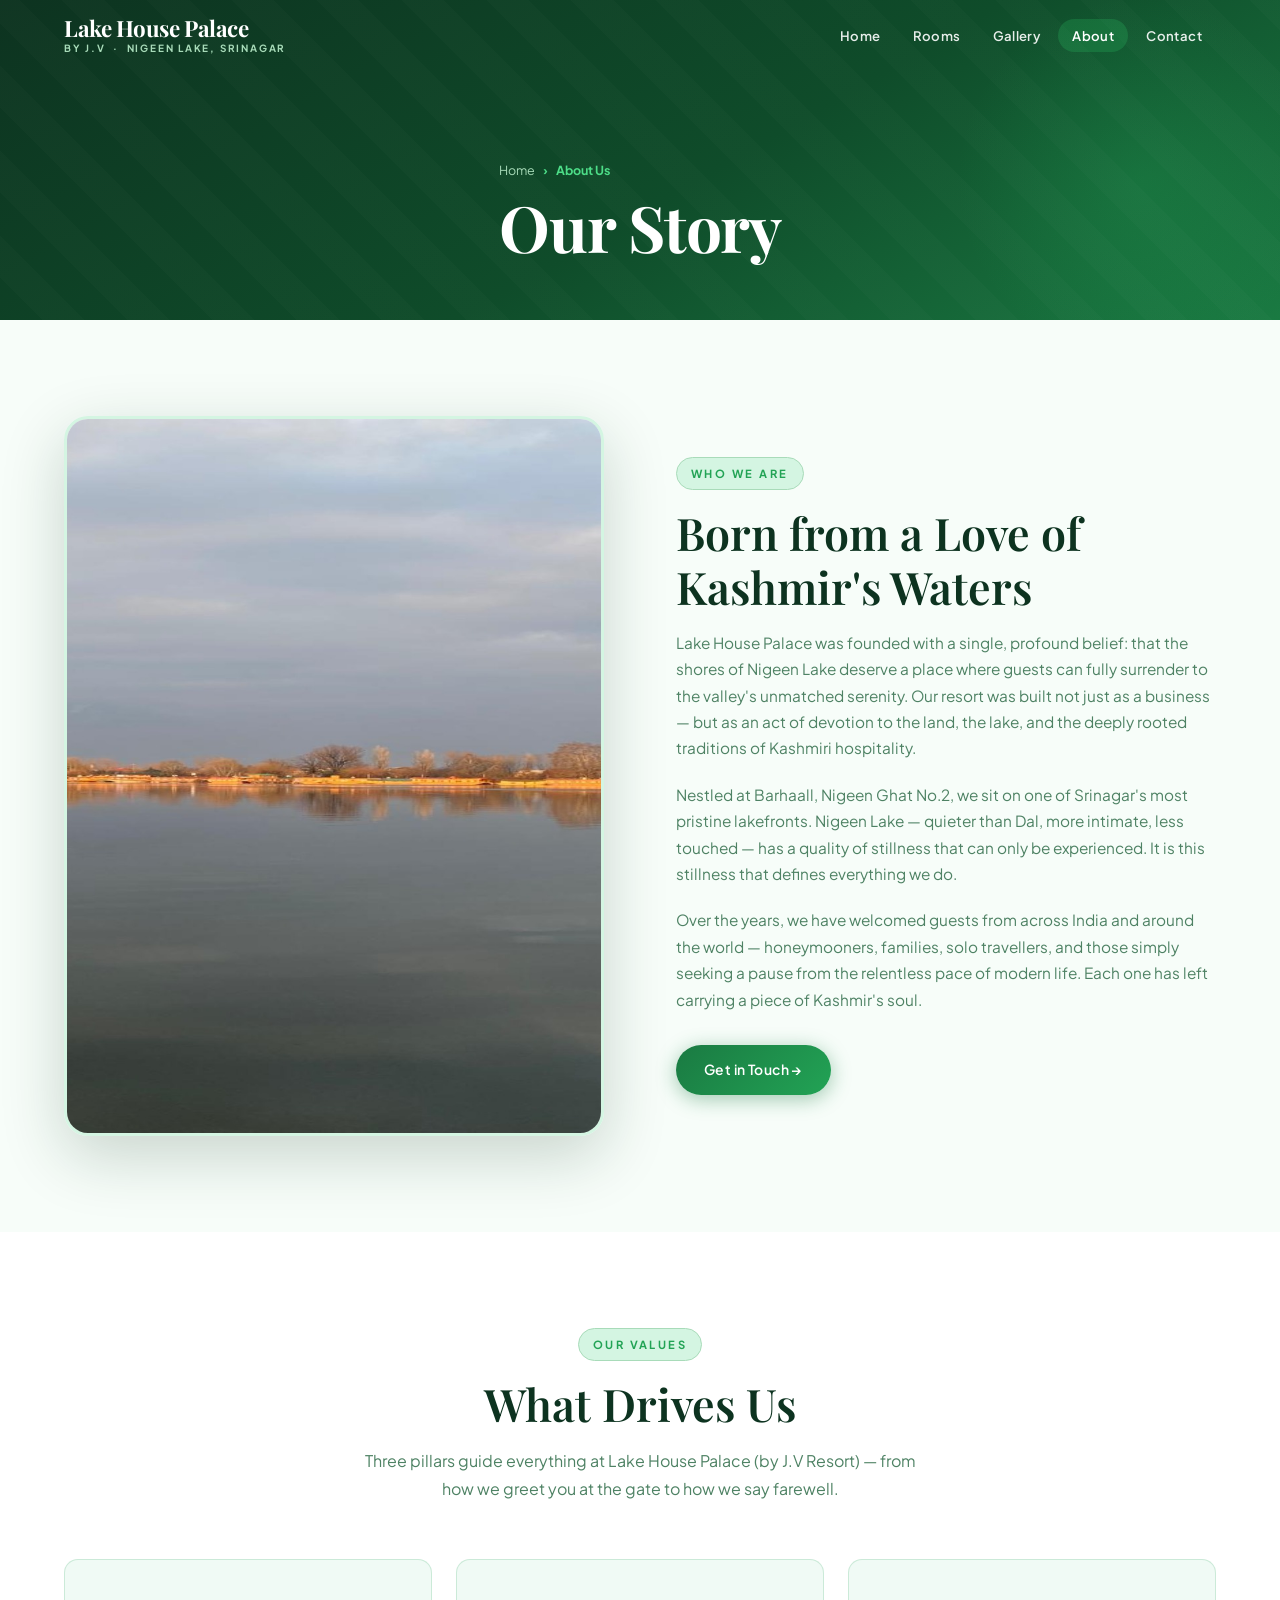
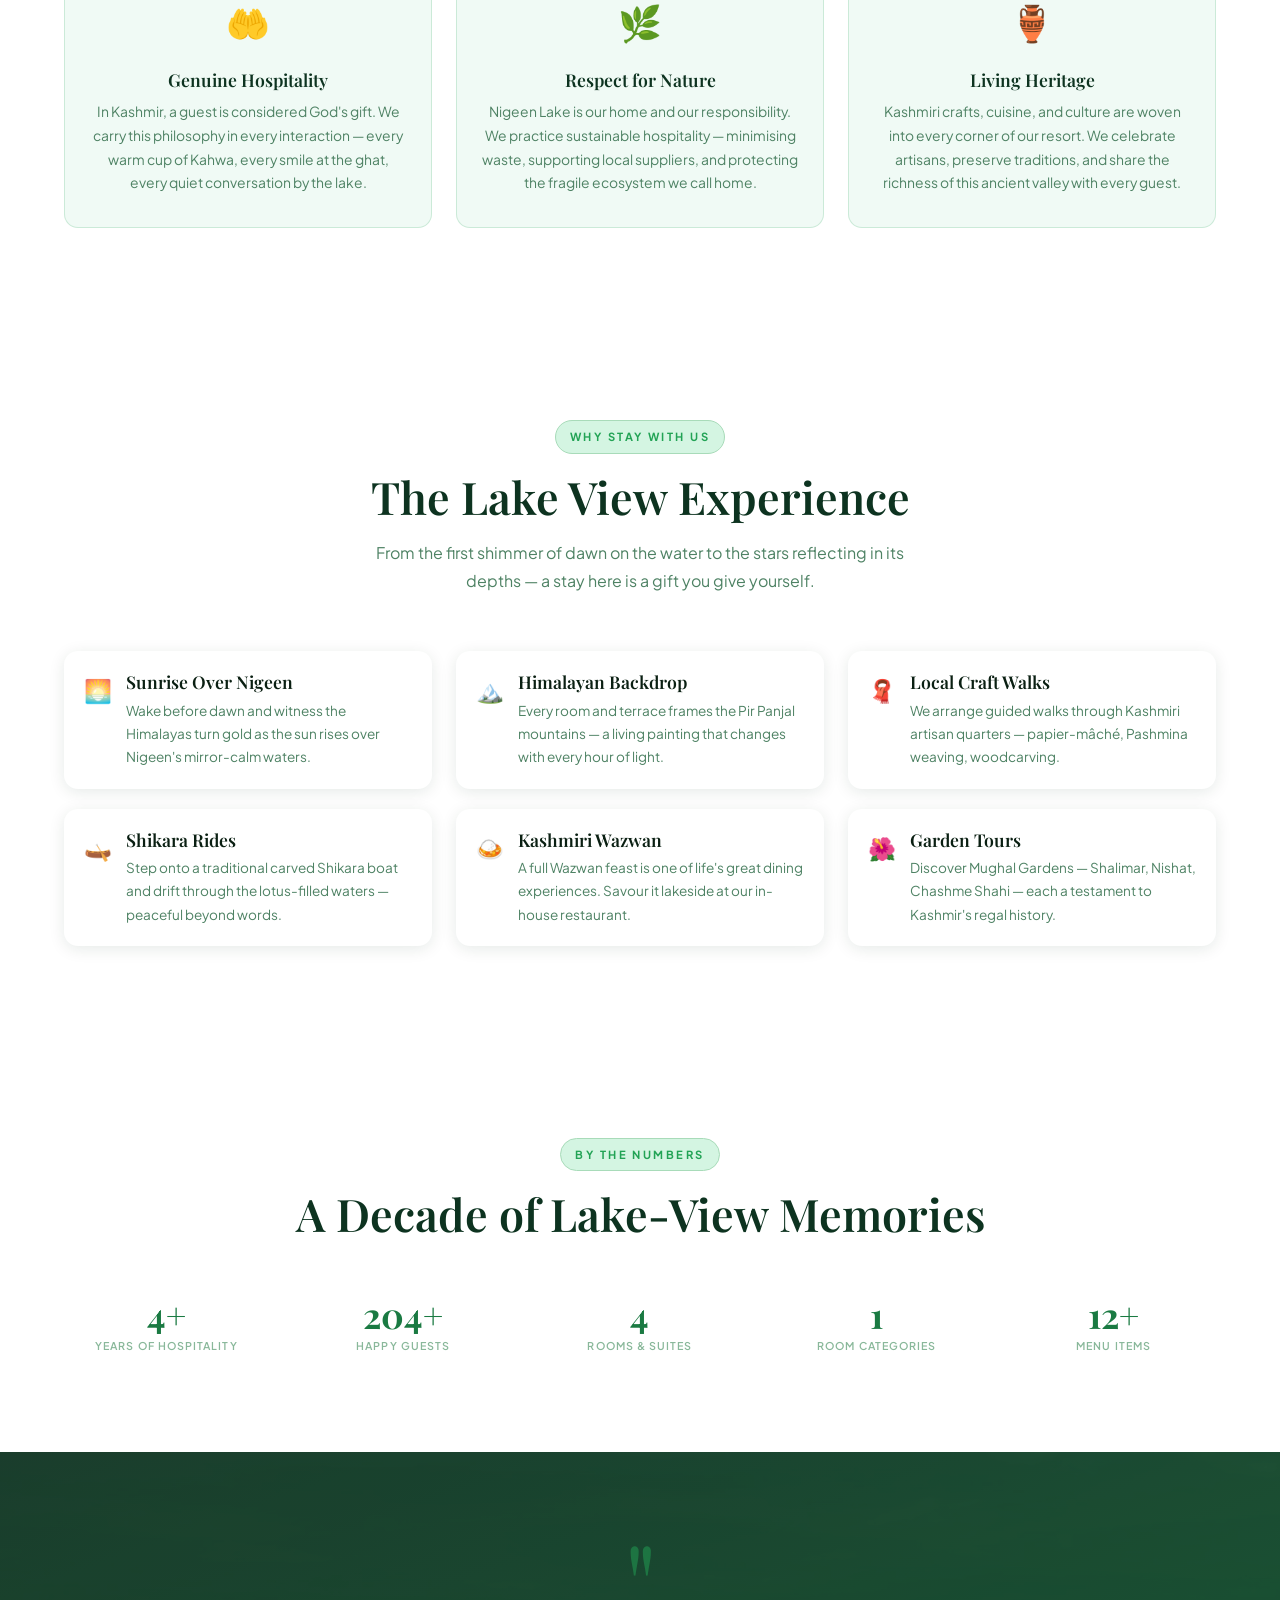
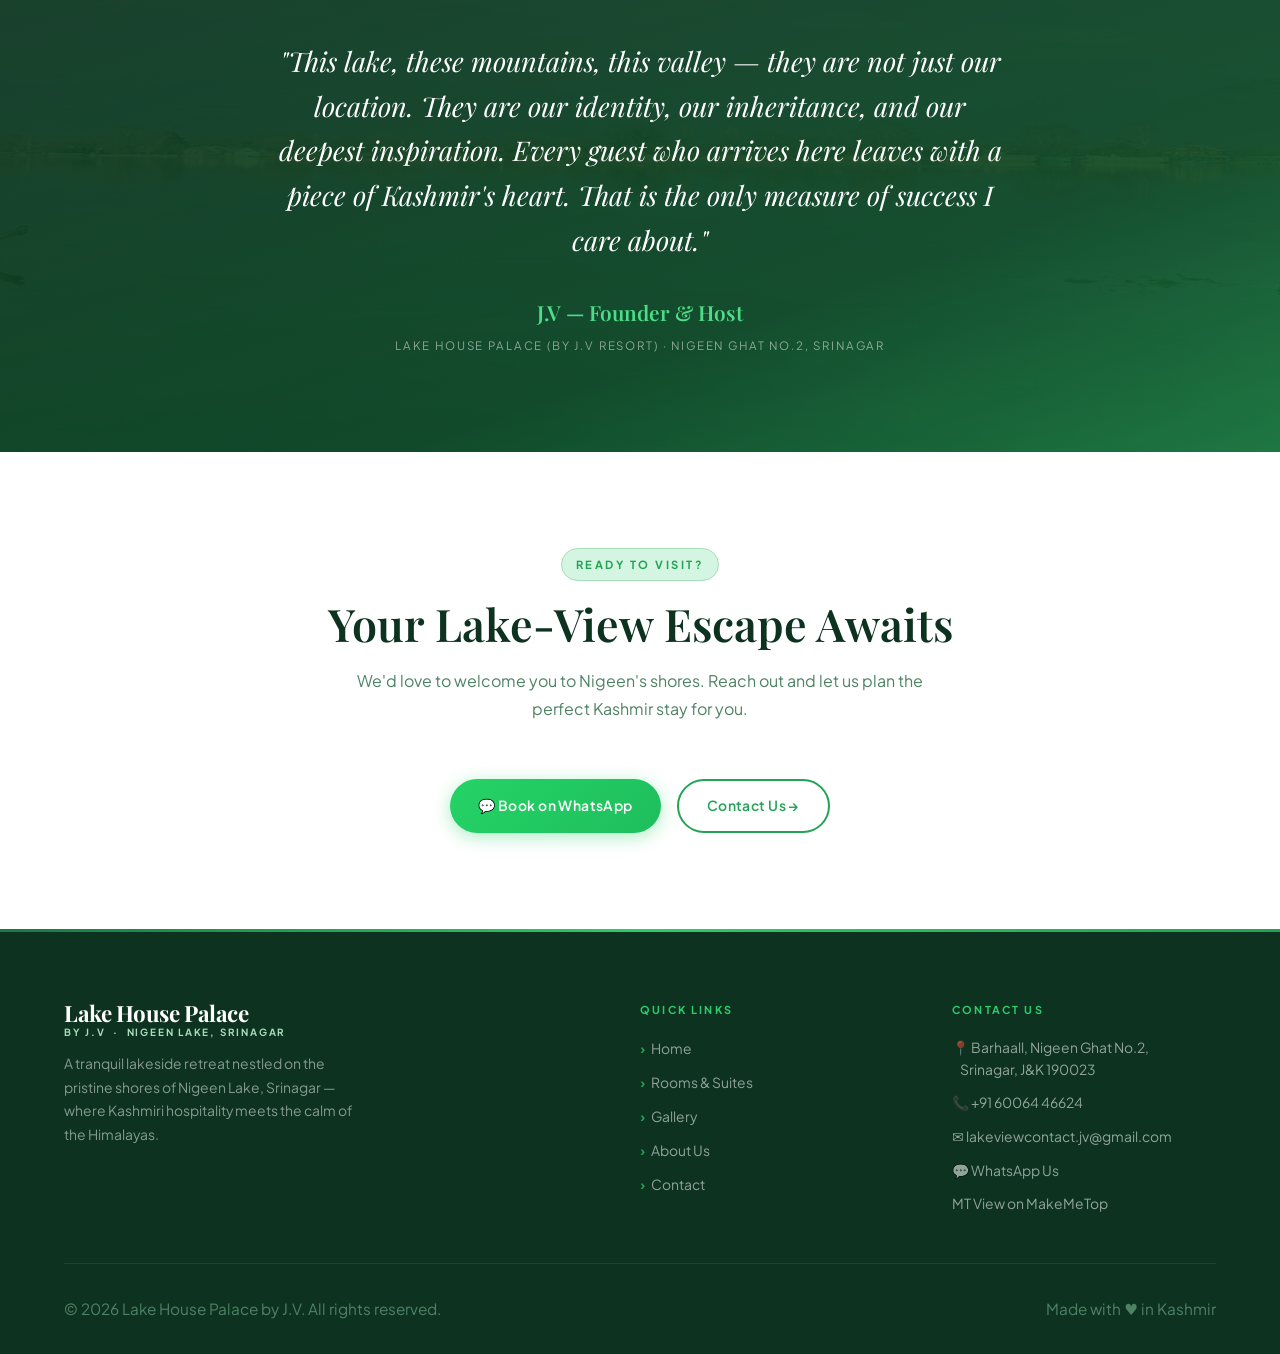
==== commit 8334539e: "Refactor about.html and add MakeMeTop link Updated the paragraph formatting and added a new link to " ====
--- a/about.html
+++ b/about.html
@@ -258,7 +258,9 @@
           <span class="logo-main">Lake House Palace</span>
           <span class="logo-sub">By J.V &nbsp;·&nbsp; Nigeen Lake, Srinagar</span>
         </a>
-        <p>A tranquil lakeside retreat nestled on the pristine shores of Nigeen Lake, Srinagar — where Kashmiri hospitality meets the calm of the Himalayas.</p>
+        <p>
+          A tranquil lakeside retreat nestled on the pristine shores of Nigeen Lake, Srinagar — where Kashmiri hospitality meets the calm of the Himalayas.
+        </p>
       </div>
 
       <div>
@@ -279,8 +281,14 @@
             📍 Barhaall, Nigeen Ghat No.2,<br>&nbsp;&nbsp;&nbsp;&nbsp;Srinagar, J&K 190023
           </a>
           <a href="tel:+916006446624">📞 +91 60064 46624</a>
-         <a href="mailto:lakeviewcontact.jv@gmail.com">lakeviewcontact.jv@gmail.com</a>
+          <a href="mailto:lakeviewcontact.jv@gmail.com">✉️ lakeviewcontact.jv@gmail.com</a>
           <a href="https://wa.me/916006446624" target="_blank" rel="noopener">💬 WhatsApp Us</a>
+
+          <!-- ✅ MakeMeTop Added -->
+          <a href="https://makemetop.in/?biz=jzfqfr9vhQKlmOrne1We" target="_blank" rel="noopener">
+            MT View on MakeMeTop
+          </a>
+
         </div>
       </div>
 
@@ -295,4 +303,4 @@
 
 <script src="js/script.js"></script>
 </body>
-</html>+</html>
